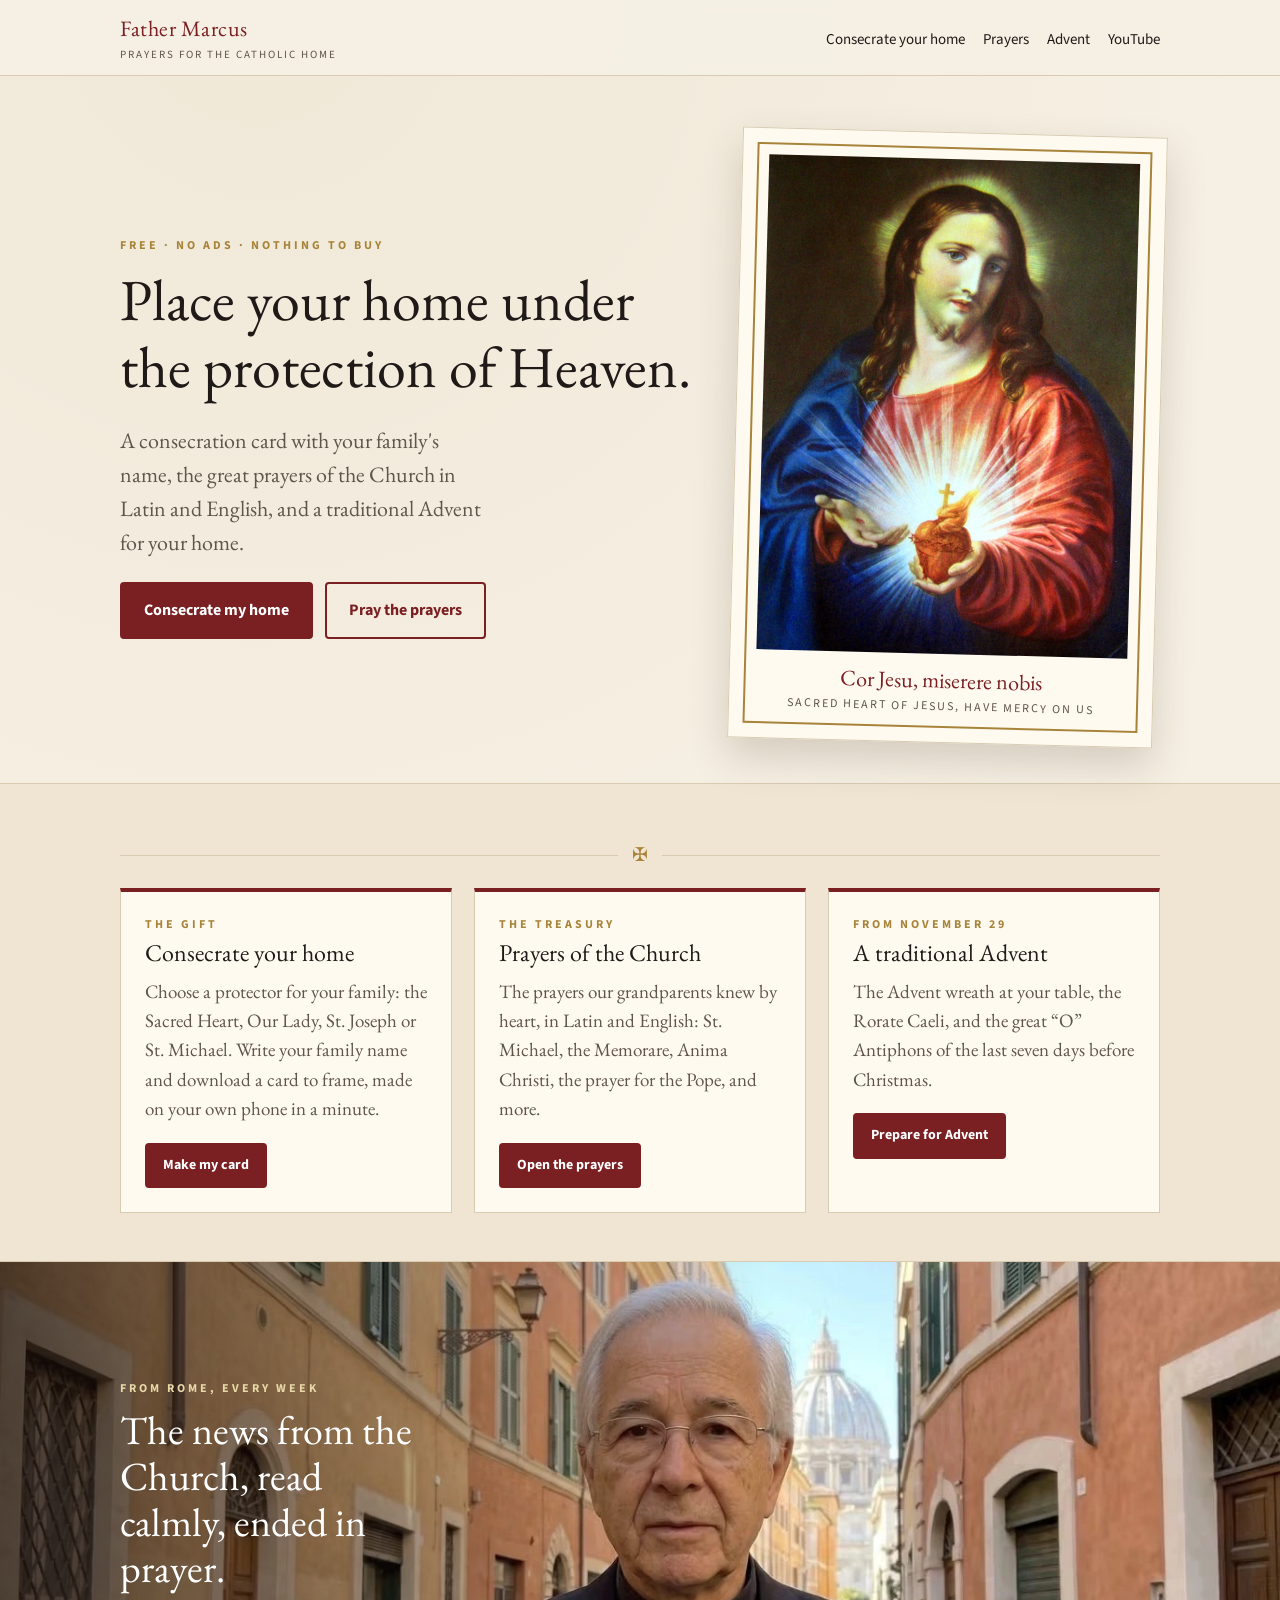
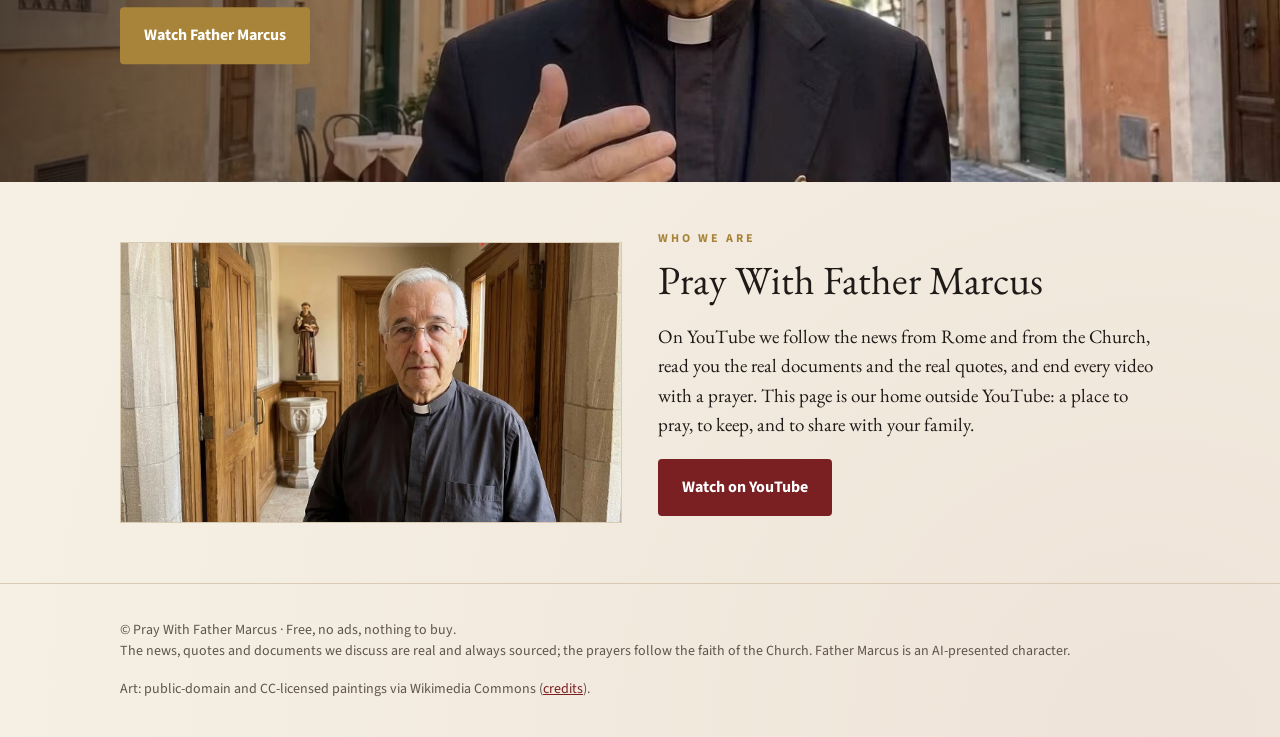
==== index.html @ e7014582 "Add files via upload" ====
<!doctype html>
<html lang="en" data-base="">
<head>
<meta charset="utf-8"><meta name="viewport" content="width=device-width,initial-scale=1">
<title>Father Marcus · Prayers for the Catholic home</title>
<meta name="description" content="Consecrate your home, pray the traditional prayers, and walk through Advent with Father Marcus. Free, always.">
<link rel="preconnect" href="https://fonts.googleapis.com"><link rel="preconnect" href="https://fonts.gstatic.com" crossorigin>
<link href="https://fonts.googleapis.com/css2?family=EB+Garamond:ital,wght@0,400;0,600;1,400&family=IM+Fell+English+SC&family=Source+Sans+3:wght@400;700&display=swap" rel="stylesheet">
<link rel="stylesheet" href="styles.css">
<script src="site.js"></script>
</head>
<body>
<main>
  <section class="hero"><div class="wrap grid">
    <div>
      <div class="eyebrow">Free · No ads · Nothing to buy</div>
      <h1>Place your home under the protection of Heaven.</h1>
      <p class="lead">A consecration card with your family's name, the great prayers of the Church in Latin and English, and a traditional Advent for your home.</p>
      <div class="actions">
        <a class="btn" href="consecrate.html">Consecrate my home</a>
        <a class="btn ghost" href="prayers.html">Pray the prayers</a>
      </div>
    </div>
    <div class="holycard"><div class="inner">
      <img src="sacred_heart.jpg" alt="The Sacred Heart of Jesus, Pompeo Batoni">
      <div class="cap">Cor Jesu, miserere nobis</div>
      <div class="sub">Sacred Heart of Jesus, have mercy on us</div>
    </div></div>
  </div></section>

  <section class="alt"><div class="wrap">
    <div class="rule">✠</div>
    <div class="cards">
      <div class="card">
        <div class="eyebrow">The gift</div>
        <h3>Consecrate your home</h3>
        <p>Choose a protector for your family: the Sacred Heart, Our Lady, St. Joseph or St. Michael. Write your family name and download a card to frame, made on your own phone in a minute.</p>
        <a class="btn" href="consecrate.html">Make my card</a>
      </div>
      <div class="card">
        <div class="eyebrow">The treasury</div>
        <h3>Prayers of the Church</h3>
        <p>The prayers our grandparents knew by heart, in Latin and English: St. Michael, the Memorare, Anima Christi, the prayer for the Pope, and more.</p>
        <a class="btn" href="prayers.html">Open the prayers</a>
      </div>
      <div class="card">
        <div class="eyebrow">From November 29</div>
        <h3>A traditional Advent</h3>
        <p>The Advent wreath at your table, the Rorate Caeli, and the great “O” Antiphons of the last seven days before Christmas.</p>
        <a class="btn" href="advent.html">Prepare for Advent</a>
      </div>
    </div>
  </div></section>


  <section style="padding:0"><div style="position:relative;max-height:520px;overflow:hidden">
    <img src="father_marcus_rome.jpg" alt="Father Marcus in Rome" style="width:100%;height:520px;object-fit:cover;object-position:center 30%">
    <div style="position:absolute;inset:0;background:linear-gradient(90deg,rgba(20,12,10,.72),rgba(20,12,10,0) 60%)"></div>
    <div class="wrap" style="position:absolute;left:0;right:0;top:50%;transform:translateY(-50%);color:#fff">
      <div class="eyebrow" style="color:#e9d8a8">From Rome, every week</div>
      <h2 style="color:#fff;max-width:16ch">The news from the Church, read calmly, ended in prayer.</h2>
      <a class="btn gold" data-yt href="#" target="_blank" rel="noopener">Watch Father Marcus</a>
    </div>
  </div></section>
  <section><div class="wrap split">
    <img src="father_marcus.jpg" alt="Father Marcus" style="border:1px solid var(--line)">
    <div>
      <div class="eyebrow">Who we are</div>
      <h2>Pray With Father Marcus</h2>
      <p>On YouTube we follow the news from Rome and from the Church, read you the real documents and the real quotes, and end every video with a prayer. This page is our home outside YouTube: a place to pray, to keep, and to share with your family.</p>
      <p style="display:flex;gap:10px;flex-wrap:wrap">
        <a class="btn" data-yt href="#" target="_blank" rel="noopener">Watch on YouTube</a>
        <a class="btn ghost" data-wa href="#" target="_blank" rel="noopener">Follow on WhatsApp</a>
        <a class="btn gold" data-join href="#" target="_blank" rel="noopener">Become a member</a>
      </p>
    </div>
  </div></section>
</main>
</body>
</html>
---- styles.css ----
:root{
  --paper:#f6f0e4; --paper2:#efe5d2; --ink:#1f1a17; --muted:#5f554b;
  --oxblood:#7a1f22; --oxblood2:#5c1518; --gold:#a8843a; --gold2:#d9bf7a; --line:#d8cbb2;
  --serif:"EB Garamond",Georgia,serif; --title:"IM Fell English SC","EB Garamond",serif; --ui:"Source Sans 3",system-ui,sans-serif;
}
*{box-sizing:border-box}
html{scroll-behavior:smooth}
body{margin:0;background:var(--paper);color:var(--ink);font-family:var(--serif);font-size:19px;line-height:1.55;
  background-image:radial-gradient(circle at 20% 0%,rgba(168,132,58,.08),transparent 40%),radial-gradient(circle at 90% 100%,rgba(122,31,34,.06),transparent 45%)}
a{color:var(--oxblood)}
img{max-width:100%;display:block}
.wrap{max-width:1080px;margin:0 auto;padding:0 20px}
header.top{border-bottom:1px solid var(--line);background:rgba(246,240,228,.92);position:sticky;top:0;z-index:5;backdrop-filter:blur(6px)}
header.top .wrap{display:flex;align-items:center;justify-content:space-between;gap:16px;padding-top:12px;padding-bottom:12px}
.brand{font-family:var(--title);font-size:22px;color:var(--oxblood);text-decoration:none;letter-spacing:.5px}
.brand small{display:block;font-family:var(--ui);font-size:11px;letter-spacing:2px;color:var(--muted);text-transform:uppercase}
nav a{font-family:var(--ui);font-size:15px;color:var(--ink);text-decoration:none;margin-left:18px}
nav a:hover{color:var(--oxblood)}
.btn{display:inline-block;font-family:var(--ui);font-weight:700;font-size:16px;padding:14px 22px;border-radius:4px;text-decoration:none;border:2px solid var(--oxblood);background:var(--oxblood);color:#fff;cursor:pointer}
.btn:hover{background:var(--oxblood2);border-color:var(--oxblood2)}
.btn.ghost{background:transparent;color:var(--oxblood)}
.btn.ghost:hover{background:rgba(122,31,34,.07)}
.btn.gold{background:var(--gold);border-color:var(--gold)}
.eyebrow{font-family:var(--ui);font-size:12px;letter-spacing:3px;text-transform:uppercase;color:var(--gold);font-weight:700}
h1,h2,h3{font-family:var(--title);font-weight:400;color:var(--ink);line-height:1.15;margin:.2em 0 .4em}
h1{font-size:clamp(34px,5.4vw,58px)} h2{font-size:clamp(28px,3.6vw,40px)} h3{font-size:24px}
.rule{display:flex;align-items:center;gap:14px;color:var(--gold);margin:8px 0 18px}
.rule:before,.rule:after{content:"";flex:1;height:1px;background:var(--line)}
.hero{padding:56px 0 40px}
.hero .grid{display:grid;grid-template-columns:1.15fr .85fr;gap:40px;align-items:center}
.hero p.lead{font-size:22px;color:var(--muted);max-width:34ch}
.hero .actions{display:flex;flex-wrap:wrap;gap:12px;margin-top:22px}
.holycard{background:#fffaf0;padding:14px;border:1px solid var(--line);box-shadow:0 18px 40px rgba(60,40,20,.18);transform:rotate(1.5deg)}
.holycard .inner{border:2px solid var(--gold);padding:10px;text-align:center}
.holycard img{width:100%;aspect-ratio:3/4;object-fit:cover}
.holycard .cap{font-family:var(--title);font-size:22px;margin-top:10px;color:var(--oxblood)}
.holycard .sub{font-family:var(--ui);font-size:12px;letter-spacing:2px;text-transform:uppercase;color:var(--muted)}
section{padding:48px 0}
section.alt{background:var(--paper2);border-top:1px solid var(--line);border-bottom:1px solid var(--line)}
.cards{display:grid;grid-template-columns:repeat(3,1fr);gap:22px}
.card{background:#fffaf0;border:1px solid var(--line);padding:24px;border-top:4px solid var(--oxblood)}
.card p{color:var(--muted);margin:.3em 0 1em}
.card .btn{font-size:14px;padding:10px 16px}
.split{display:grid;grid-template-columns:1fr 1fr;gap:36px;align-items:center}
.note{font-family:var(--ui);font-size:14px;color:var(--muted)}
.disclaimer{font-family:var(--ui);font-size:14px;color:var(--muted);border-left:3px solid var(--gold);padding:10px 14px;background:rgba(168,132,58,.08)}
footer{padding:36px 0;border-top:1px solid var(--line);font-family:var(--ui);font-size:14px;color:var(--muted)}
footer .wrap{display:flex;flex-wrap:wrap;justify-content:space-between;gap:16px}
/* forms */
.panel{background:#fffaf0;border:1px solid var(--line);padding:26px}
label{display:block;font-family:var(--ui);font-weight:700;font-size:15px;margin:18px 0 6px}
label .opt{font-weight:400;color:var(--muted)}
input[type=text]{width:100%;font-family:var(--serif);font-size:20px;padding:12px 14px;border:1px solid var(--line);background:#fff;border-radius:3px}
input[type=text]:focus{outline:2px solid var(--gold);border-color:var(--gold)}
.choices{display:grid;grid-template-columns:repeat(4,1fr);gap:10px}
.choice{border:2px solid var(--line);background:#fff;padding:6px;cursor:pointer;text-align:center;font-family:var(--ui);font-size:13px;line-height:1.25}
.choice img{width:100%;aspect-ratio:3/4;object-fit:cover;margin-bottom:6px}
.choice.on{border-color:var(--oxblood);box-shadow:0 0 0 2px var(--oxblood) inset}
.preview canvas{width:100%;height:auto;border:1px solid var(--line);background:#fff;box-shadow:0 10px 30px rgba(60,40,20,.15)}
.downloads{display:flex;flex-wrap:wrap;gap:10px;margin-top:16px}
.steps{counter-reset:s}
.steps li{list-style:none;margin:0 0 6px;font-family:var(--ui);font-size:15px;color:var(--muted)}
/* prayers */
.prayer{background:#fffaf0;border:1px solid var(--line);padding:24px 26px;margin-bottom:18px}
.prayer .two{display:grid;grid-template-columns:1fr 1fr;gap:24px}
.prayer .la{font-style:italic;color:var(--oxblood)}
.prayer .tools{font-family:var(--ui);font-size:14px;margin-top:10px}
.prayer .tools button{font-family:var(--ui);border:1px solid var(--line);background:#fff;padding:6px 10px;cursor:pointer;margin-right:6px}
@media (max-width:820px){
  .hero .grid,.split,.prayer .two{grid-template-columns:1fr}
  .cards{grid-template-columns:1fr}
  .choices{grid-template-columns:repeat(2,1fr)}
  nav a{margin-left:10px;font-size:14px}
  .holycard{transform:none;max-width:360px;margin:0 auto}
}
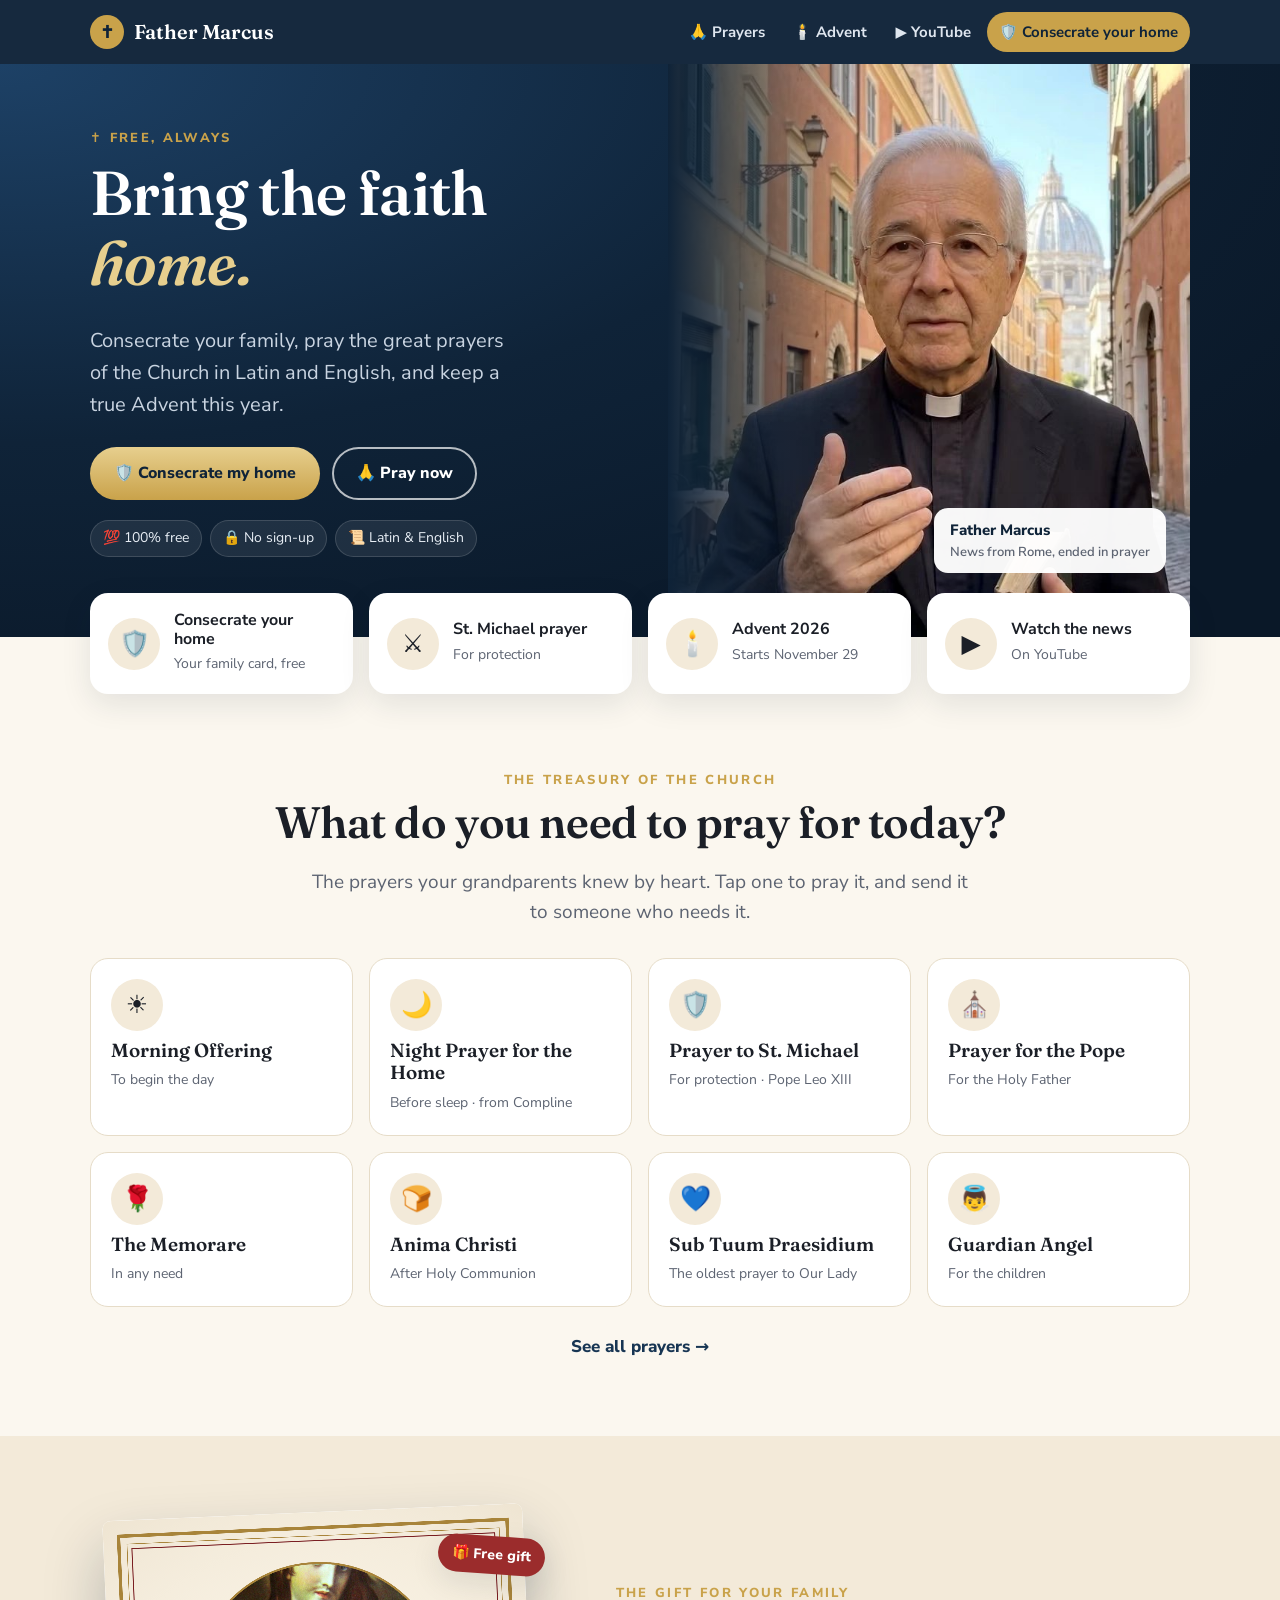
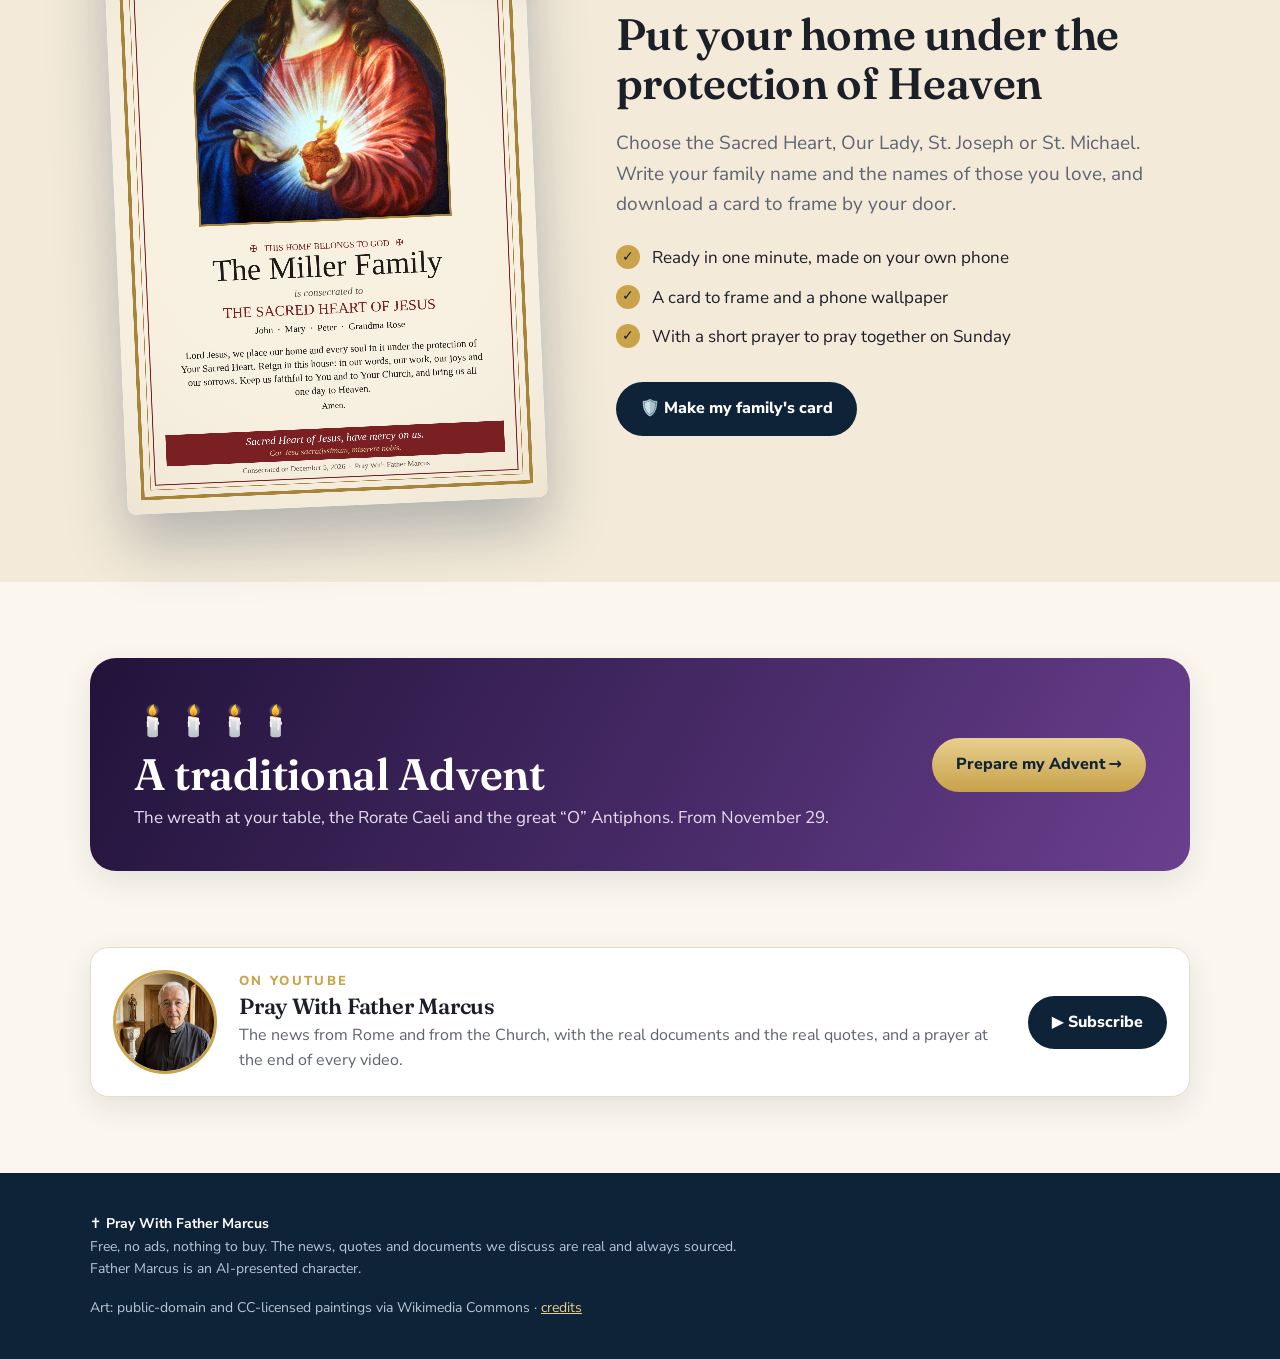
==== commit 31e049d5: "Add files via upload" ====
--- a/index.html
+++ b/index.html
@@ -1,80 +1,89 @@
 <!doctype html>
-<html lang="en" data-base="">
+<html lang="en">
 <head>
 <meta charset="utf-8"><meta name="viewport" content="width=device-width,initial-scale=1">
 <title>Father Marcus · Prayers for the Catholic home</title>
-<meta name="description" content="Consecrate your home, pray the traditional prayers, and walk through Advent with Father Marcus. Free, always.">
+<meta name="description" content="Consecrate your home, pray the great prayers of the Church, and keep a traditional Advent with Father Marcus. Free, always.">
+<meta property="og:title" content="Consecrate your home · Father Marcus"><meta property="og:image" content="https://fathermarcus.github.io/father_marcus_rome.jpg">
 <link rel="preconnect" href="https://fonts.googleapis.com"><link rel="preconnect" href="https://fonts.gstatic.com" crossorigin>
-<link href="https://fonts.googleapis.com/css2?family=EB+Garamond:ital,wght@0,400;0,600;1,400&family=IM+Fell+English+SC&family=Source+Sans+3:wght@400;700&display=swap" rel="stylesheet">
+<link href="https://fonts.googleapis.com/css2?family=Fraunces:ital,opsz,wght@0,9..144,500;0,9..144,600;1,9..144,500&family=Nunito+Sans:wght@400;600;700;800&family=EB+Garamond:ital,wght@0,400;1,400&family=IM+Fell+English+SC&family=Source+Sans+3:wght@400&display=swap" rel="stylesheet">
 <link rel="stylesheet" href="styles.css">
-<script src="site.js"></script>
+<script src="site.js"></script><script src="prayers.js"></script><script src="card.js"></script>
 </head>
 <body>
 <main>
-  <section class="hero"><div class="wrap grid">
-    <div>
-      <div class="eyebrow">Free · No ads · Nothing to buy</div>
-      <h1>Place your home under the protection of Heaven.</h1>
-      <p class="lead">A consecration card with your family's name, the great prayers of the Church in Latin and English, and a traditional Advent for your home.</p>
-      <div class="actions">
-        <a class="btn" href="consecrate.html">Consecrate my home</a>
-        <a class="btn ghost" href="prayers.html">Pray the prayers</a>
+  <section class="hero" style="padding:0"><div class="wrap grid">
+    <div class="txt">
+      <div class="kicker">✝ Free, always</div>
+      <h1>Bring the faith <em>home.</em></h1>
+      <p>Consecrate your family, pray the great prayers of the Church in Latin and English, and keep a true Advent this year.</p>
+      <div class="acts">
+        <a class="btn gold" href="consecrate.html">🛡️ Consecrate my home</a>
+        <a class="btn line" href="prayers.html">🙏 Pray now</a>
       </div>
+      <div class="trust"><span>💯 100% free</span><span>🔒 No sign-up</span><span>📜 Latin &amp; English</span></div>
     </div>
-    <div class="holycard"><div class="inner">
-      <img src="sacred_heart.jpg" alt="The Sacred Heart of Jesus, Pompeo Batoni">
-      <div class="cap">Cor Jesu, miserere nobis</div>
-      <div class="sub">Sacred Heart of Jesus, have mercy on us</div>
-    </div></div>
+    <div class="pic">
+      <img src="father_marcus_rome.jpg" alt="Father Marcus in Rome, St. Peter's dome behind him">
+      <div class="badge">Father Marcus<small>News from Rome, ended in prayer</small></div>
+    </div>
   </div></section>
 
-  <section class="alt"><div class="wrap">
-    <div class="rule">✠</div>
-    <div class="cards">
-      <div class="card">
-        <div class="eyebrow">The gift</div>
-        <h3>Consecrate your home</h3>
-        <p>Choose a protector for your family: the Sacred Heart, Our Lady, St. Joseph or St. Michael. Write your family name and download a card to frame, made on your own phone in a minute.</p>
-        <a class="btn" href="consecrate.html">Make my card</a>
-      </div>
-      <div class="card">
-        <div class="eyebrow">The treasury</div>
-        <h3>Prayers of the Church</h3>
-        <p>The prayers our grandparents knew by heart, in Latin and English: St. Michael, the Memorare, Anima Christi, the prayer for the Pope, and more.</p>
-        <a class="btn" href="prayers.html">Open the prayers</a>
-      </div>
-      <div class="card">
-        <div class="eyebrow">From November 29</div>
-        <h3>A traditional Advent</h3>
-        <p>The Advent wreath at your table, the Rorate Caeli, and the great “O” Antiphons of the last seven days before Christmas.</p>
-        <a class="btn" href="advent.html">Prepare for Advent</a>
+  <div class="wrap">
+    <div class="tiles">
+      <a class="tile" href="consecrate.html"><div class="ico">🛡️</div><div><b>Consecrate your home</b><span>Your family card, free</span></div></a>
+      <a class="tile" href="prayers.html#michael"><div class="ico">⚔️</div><div><b>St. Michael prayer</b><span>For protection</span></div></a>
+      <a class="tile" href="advent.html"><div class="ico">🕯️</div><div><b>Advent 2026</b><span>Starts November 29</span></div></a>
+      <a class="tile" data-yt href="#" target="_blank" rel="noopener"><div class="ico">▶️</div><div><b>Watch the news</b><span>On YouTube</span></div></a>
+    </div>
+  </div>
+
+  <section><div class="wrap center">
+    <div class="kicker">The treasury of the Church</div>
+    <h2>What do you need to pray for today?</h2>
+    <p class="lead">The prayers your grandparents knew by heart. Tap one to pray it, and send it to someone who needs it.</p>
+    <div class="pgrid" id="pgrid" style="text-align:left"></div>
+    <a class="more" href="prayers.html">See all prayers →</a>
+  </div></section>
+
+  <section class="cream"><div class="wrap feature">
+    <div class="stack"><canvas id="sample" width="1240" height="1754" aria-label="Example consecration card"></canvas><div class="tag">🎁 Free gift</div></div>
+    <div>
+      <div class="kicker">The gift for your family</div>
+      <h2>Put your home under the protection of Heaven</h2>
+      <p class="lead">Choose the Sacred Heart, Our Lady, St. Joseph or St. Michael. Write your family name and the names of those you love, and download a card to frame by your door.</p>
+      <ul class="checks">
+        <li>Ready in one minute, made on your own phone</li>
+        <li>A card to frame and a phone wallpaper</li>
+        <li>With a short prayer to pray together on Sunday</li>
+      </ul>
+      <a class="btn navy" href="consecrate.html">🛡️ Make my family's card</a>
+    </div>
+  </div></section>
+
+  <section><div class="wrap">
+    <div class="band">
+      <div><div class="candles">🕯️🕯️🕯️🕯️</div><h2>A traditional Advent</h2><p>The wreath at your table, the Rorate Caeli and the great “O” Antiphons. From November 29.</p></div>
+      <a class="btn gold" href="advent.html">Prepare my Advent →</a>
+    </div>
+  </div></section>
+
+  <section style="padding-top:0"><div class="wrap">
+    <div class="chan">
+      <img src="father_marcus.jpg" alt="Father Marcus">
+      <div><div class="kicker">On YouTube</div><h3 style="margin:.1em 0 .2em">Pray With Father Marcus</h3><p class="note" style="font-size:16px;margin:0">The news from Rome and from the Church, with the real documents and the real quotes, and a prayer at the end of every video.</p></div>
+      <div class="acts">
+        <a class="btn navy" data-yt href="#" target="_blank" rel="noopener">▶️ Subscribe</a>
+        <a class="btn wa" data-wa href="#" target="_blank" rel="noopener">💬 WhatsApp</a>
+        <a class="btn gold" data-join href="#" target="_blank" rel="noopener">⭐ Become a member</a>
       </div>
     </div>
   </div></section>
-
-
-  <section style="padding:0"><div style="position:relative;max-height:520px;overflow:hidden">
-    <img src="father_marcus_rome.jpg" alt="Father Marcus in Rome" style="width:100%;height:520px;object-fit:cover;object-position:center 30%">
-    <div style="position:absolute;inset:0;background:linear-gradient(90deg,rgba(20,12,10,.72),rgba(20,12,10,0) 60%)"></div>
-    <div class="wrap" style="position:absolute;left:0;right:0;top:50%;transform:translateY(-50%);color:#fff">
-      <div class="eyebrow" style="color:#e9d8a8">From Rome, every week</div>
-      <h2 style="color:#fff;max-width:16ch">The news from the Church, read calmly, ended in prayer.</h2>
-      <a class="btn gold" data-yt href="#" target="_blank" rel="noopener">Watch Father Marcus</a>
-    </div>
-  </div></section>
-  <section><div class="wrap split">
-    <img src="father_marcus.jpg" alt="Father Marcus" style="border:1px solid var(--line)">
-    <div>
-      <div class="eyebrow">Who we are</div>
-      <h2>Pray With Father Marcus</h2>
-      <p>On YouTube we follow the news from Rome and from the Church, read you the real documents and the real quotes, and end every video with a prayer. This page is our home outside YouTube: a place to pray, to keep, and to share with your family.</p>
-      <p style="display:flex;gap:10px;flex-wrap:wrap">
-        <a class="btn" data-yt href="#" target="_blank" rel="noopener">Watch on YouTube</a>
-        <a class="btn ghost" data-wa href="#" target="_blank" rel="noopener">Follow on WhatsApp</a>
-        <a class="btn gold" data-join href="#" target="_blank" rel="noopener">Become a member</a>
-      </p>
-    </div>
-  </div></section>
 </main>
+<script>
+document.getElementById("pgrid").innerHTML = PRAYERS.slice(0,8).map(p =>
+  `<a class="pcard" href="prayers.html#${p.id}"><div class="ico">${p.e}</div><b>${p.t}</b><span>${p.w}</span></a>`).join("");
+FMCard.draw(document.getElementById("sample"), {pick:"heart", fam:"Miller", names:"John, Mary, Peter, Grandma Rose"});
+</script>
 </body>
 </html>
--- a/styles.css
+++ b/styles.css
@@ -1,75 +1,161 @@
 :root{
-  --paper:#f6f0e4; --paper2:#efe5d2; --ink:#1f1a17; --muted:#5f554b;
-  --oxblood:#7a1f22; --oxblood2:#5c1518; --gold:#a8843a; --gold2:#d9bf7a; --line:#d8cbb2;
-  --serif:"EB Garamond",Georgia,serif; --title:"IM Fell English SC","EB Garamond",serif; --ui:"Source Sans 3",system-ui,sans-serif;
+  --navy:#0f2338; --navy2:#173553; --ivory:#fbf7ef; --cream:#f3ead9; --ink:#1b1f27; --muted:#5d6472;
+  --gold:#c9a24a; --gold2:#e7cf8e; --red:#9b2c2c; --line:#e6dcc8; --violet:#4a2c6b;
+  --h:"Fraunces",Georgia,serif; --b:"Nunito Sans",system-ui,sans-serif; --p:"EB Garamond",Georgia,serif;
+  --r:18px; --shadow:0 10px 30px rgba(15,35,56,.10);
 }
 *{box-sizing:border-box}
 html{scroll-behavior:smooth}
-body{margin:0;background:var(--paper);color:var(--ink);font-family:var(--serif);font-size:19px;line-height:1.55;
-  background-image:radial-gradient(circle at 20% 0%,rgba(168,132,58,.08),transparent 40%),radial-gradient(circle at 90% 100%,rgba(122,31,34,.06),transparent 45%)}
-a{color:var(--oxblood)}
+body{margin:0;background:var(--ivory);color:var(--ink);font-family:var(--b);font-size:17px;line-height:1.6}
 img{max-width:100%;display:block}
-.wrap{max-width:1080px;margin:0 auto;padding:0 20px}
-header.top{border-bottom:1px solid var(--line);background:rgba(246,240,228,.92);position:sticky;top:0;z-index:5;backdrop-filter:blur(6px)}
-header.top .wrap{display:flex;align-items:center;justify-content:space-between;gap:16px;padding-top:12px;padding-bottom:12px}
-.brand{font-family:var(--title);font-size:22px;color:var(--oxblood);text-decoration:none;letter-spacing:.5px}
-.brand small{display:block;font-family:var(--ui);font-size:11px;letter-spacing:2px;color:var(--muted);text-transform:uppercase}
-nav a{font-family:var(--ui);font-size:15px;color:var(--ink);text-decoration:none;margin-left:18px}
-nav a:hover{color:var(--oxblood)}
-.btn{display:inline-block;font-family:var(--ui);font-weight:700;font-size:16px;padding:14px 22px;border-radius:4px;text-decoration:none;border:2px solid var(--oxblood);background:var(--oxblood);color:#fff;cursor:pointer}
-.btn:hover{background:var(--oxblood2);border-color:var(--oxblood2)}
-.btn.ghost{background:transparent;color:var(--oxblood)}
-.btn.ghost:hover{background:rgba(122,31,34,.07)}
-.btn.gold{background:var(--gold);border-color:var(--gold)}
-.eyebrow{font-family:var(--ui);font-size:12px;letter-spacing:3px;text-transform:uppercase;color:var(--gold);font-weight:700}
-h1,h2,h3{font-family:var(--title);font-weight:400;color:var(--ink);line-height:1.15;margin:.2em 0 .4em}
-h1{font-size:clamp(34px,5.4vw,58px)} h2{font-size:clamp(28px,3.6vw,40px)} h3{font-size:24px}
-.rule{display:flex;align-items:center;gap:14px;color:var(--gold);margin:8px 0 18px}
-.rule:before,.rule:after{content:"";flex:1;height:1px;background:var(--line)}
-.hero{padding:56px 0 40px}
-.hero .grid{display:grid;grid-template-columns:1.15fr .85fr;gap:40px;align-items:center}
-.hero p.lead{font-size:22px;color:var(--muted);max-width:34ch}
-.hero .actions{display:flex;flex-wrap:wrap;gap:12px;margin-top:22px}
-.holycard{background:#fffaf0;padding:14px;border:1px solid var(--line);box-shadow:0 18px 40px rgba(60,40,20,.18);transform:rotate(1.5deg)}
-.holycard .inner{border:2px solid var(--gold);padding:10px;text-align:center}
-.holycard img{width:100%;aspect-ratio:3/4;object-fit:cover}
-.holycard .cap{font-family:var(--title);font-size:22px;margin-top:10px;color:var(--oxblood)}
-.holycard .sub{font-family:var(--ui);font-size:12px;letter-spacing:2px;text-transform:uppercase;color:var(--muted)}
-section{padding:48px 0}
-section.alt{background:var(--paper2);border-top:1px solid var(--line);border-bottom:1px solid var(--line)}
-.cards{display:grid;grid-template-columns:repeat(3,1fr);gap:22px}
-.card{background:#fffaf0;border:1px solid var(--line);padding:24px;border-top:4px solid var(--oxblood)}
-.card p{color:var(--muted);margin:.3em 0 1em}
-.card .btn{font-size:14px;padding:10px 16px}
-.split{display:grid;grid-template-columns:1fr 1fr;gap:36px;align-items:center}
-.note{font-family:var(--ui);font-size:14px;color:var(--muted)}
-.disclaimer{font-family:var(--ui);font-size:14px;color:var(--muted);border-left:3px solid var(--gold);padding:10px 14px;background:rgba(168,132,58,.08)}
-footer{padding:36px 0;border-top:1px solid var(--line);font-family:var(--ui);font-size:14px;color:var(--muted)}
+a{color:var(--navy2)}
+.wrap{max-width:1140px;margin:0 auto;padding:0 20px}
+h1,h2,h3{font-family:var(--h);font-weight:600;line-height:1.12;margin:.15em 0 .45em;letter-spacing:-.01em}
+h1{font-size:clamp(36px,5.6vw,62px)} h2{font-size:clamp(28px,3.8vw,44px)} h3{font-size:22px}
+.kicker{font-size:13px;font-weight:800;letter-spacing:.18em;text-transform:uppercase;color:var(--gold)}
+.center{text-align:center}
+.lead{font-size:19px;color:var(--muted);max-width:60ch}
+.center .lead{margin:0 auto}
+/* header */
+header.top{position:sticky;top:0;z-index:20;background:rgba(15,35,56,.97);backdrop-filter:blur(8px)}
+header.top .wrap{display:flex;align-items:center;justify-content:space-between;gap:14px;height:64px;position:relative}
+.brand{display:flex;align-items:center;gap:10px;color:#fff;text-decoration:none;font-family:var(--h);font-size:20px;font-weight:600}
+.brand .mark{width:34px;height:34px;border-radius:50%;background:var(--gold);color:var(--navy);display:grid;place-items:center;font-size:17px}
+nav{display:flex;gap:4px;align-items:center}
+nav a{color:#dfe6ef;text-decoration:none;font-weight:700;font-size:15px;padding:8px 12px;border-radius:999px;white-space:nowrap}
+nav a:hover,nav a.on{background:rgba(255,255,255,.1);color:#fff}
+nav a.cta{background:var(--gold);color:var(--navy)}
+.burger{display:none;background:none;border:0;color:#fff;font-size:26px;cursor:pointer}
+/* buttons */
+.btn{display:inline-flex;align-items:center;justify-content:center;gap:8px;font-family:var(--b);font-weight:800;font-size:16px;padding:14px 24px;border-radius:999px;text-decoration:none;border:0;cursor:pointer;transition:transform .15s,box-shadow .15s}
+.btn:hover{transform:translateY(-2px);box-shadow:0 8px 20px rgba(0,0,0,.18)}
+.btn.gold{background:linear-gradient(180deg,var(--gold2),var(--gold));color:var(--navy)}
+.btn.navy{background:var(--navy);color:#fff}
+.btn.white{background:#fff;color:var(--navy)}
+.btn.line{background:transparent;color:#fff;box-shadow:inset 0 0 0 2px rgba(255,255,255,.7)}
+.btn.lineDark{background:#fff;color:var(--navy);box-shadow:inset 0 0 0 2px var(--navy)}
+.btn.wa{background:#25d366;color:#fff}
+/* hero */
+.hero{background:radial-gradient(120% 120% at 0% 0%,#1d4166 0%,var(--navy) 55%,#0a1828 100%);color:#fff;overflow:hidden}
+.hero .grid{display:grid;grid-template-columns:1.05fr .95fr;min-height:560px}
+.hero .txt{padding:64px 24px 80px 0;display:flex;flex-direction:column;justify-content:center}
+.hero h1{color:#fff} .hero h1 em{font-style:italic;color:var(--gold2)}
+.hero p{font-size:20px;color:#c9d4e1;max-width:36ch;margin:0}
+.hero .acts{display:flex;flex-wrap:wrap;gap:12px;margin:26px 0 20px}
+.trust{display:flex;flex-wrap:wrap;gap:8px}
+.trust span{background:rgba(255,255,255,.08);border:1px solid rgba(255,255,255,.14);padding:6px 12px;border-radius:999px;font-size:14px;color:#e8eef5}
+.hero .pic{position:relative;min-height:420px}
+.hero .pic img{position:absolute;inset:0;width:100%;height:100%;object-fit:cover;object-position:55% 25%}
+.hero .pic:before{content:"";position:absolute;inset:0;z-index:1;background:linear-gradient(90deg,var(--navy) 0%,rgba(15,35,56,0) 38%)}
+.hero .badge{position:absolute;z-index:2;right:24px;bottom:64px;background:rgba(255,255,255,.96);color:var(--navy);border-radius:14px;padding:10px 16px;font-weight:800;font-size:15px;box-shadow:var(--shadow)}
+.hero .badge small{display:block;font-weight:600;color:var(--muted);font-size:13px}
+/* quick tiles */
+.tiles{display:grid;grid-template-columns:repeat(4,1fr);gap:16px;margin-top:-44px;position:relative;z-index:3}
+.tile{background:#fff;border-radius:var(--r);padding:18px;box-shadow:var(--shadow);text-decoration:none;color:var(--ink);display:flex;gap:14px;align-items:center;transition:transform .15s}
+.tile:hover{transform:translateY(-4px)}
+.ico{flex:none;width:52px;height:52px;border-radius:50%;display:grid;place-items:center;font-size:25px;background:var(--cream)}
+.tile b{display:block;font-size:16px;line-height:1.2} .tile span{font-size:14px;color:var(--muted);line-height:1.3}
+section{padding:76px 0}
+section.cream{background:var(--cream)}
+/* prayer grid */
+.pgrid{display:grid;grid-template-columns:repeat(4,1fr);gap:16px;margin-top:30px}
+.pcard{background:#fff;border:1px solid var(--line);border-radius:var(--r);padding:20px;text-decoration:none;color:var(--ink);transition:transform .15s,box-shadow .15s;display:flex;flex-direction:column;gap:8px}
+.pcard:hover{transform:translateY(-4px);box-shadow:var(--shadow);border-color:var(--gold)}
+.pcard b{font-family:var(--h);font-size:19px;font-weight:600;line-height:1.2} .pcard span{font-size:14px;color:var(--muted)}
+.more{display:inline-block;margin-top:26px;font-weight:800;color:var(--navy2);text-decoration:none}
+/* feature */
+.feature{display:grid;grid-template-columns:.9fr 1.1fr;gap:56px;align-items:center}
+.feature .stack{position:relative;max-width:420px;margin:0 auto}
+.feature canvas{width:100%;height:auto;border-radius:8px;box-shadow:0 30px 60px rgba(15,35,56,.28);transform:rotate(-2.5deg);background:#fff;display:block}
+.feature .tag{position:absolute;right:-10px;top:24px;background:var(--red);color:#fff;font-weight:800;border-radius:999px;padding:8px 14px;font-size:14px;transform:rotate(4deg);box-shadow:var(--shadow)}
+.checks{list-style:none;padding:0;margin:16px 0 26px}
+.checks li{padding:6px 0 6px 36px;position:relative;font-size:17px}
+.checks li:before{content:"✓";position:absolute;left:0;top:7px;width:24px;height:24px;border-radius:50%;background:var(--gold);color:var(--navy);display:grid;place-items:center;font-weight:900;font-size:14px}
+/* band */
+.band{border-radius:26px;padding:40px 44px;color:#fff;background:linear-gradient(120deg,#22133a,var(--violet) 60%,#6b3f8f);display:flex;align-items:center;justify-content:space-between;gap:24px;flex-wrap:wrap;box-shadow:var(--shadow)}
+.band h2{color:#fff;margin:.1em 0} .band p{margin:0;color:#e6dcf0}
+.candles{font-size:30px;letter-spacing:4px}
+/* channel */
+.chan{display:grid;grid-template-columns:auto 1fr auto;gap:22px;align-items:center;background:#fff;border:1px solid var(--line);border-radius:var(--r);padding:22px;box-shadow:var(--shadow)}
+.chan img{width:104px;height:104px;border-radius:50%;object-fit:cover;object-position:62% 18%;border:3px solid var(--gold)}
+.chan .acts{display:flex;gap:10px;flex-wrap:wrap}
+/* footer */
+footer{background:var(--navy);color:#b9c6d6;padding:40px 0;font-size:14px}
 footer .wrap{display:flex;flex-wrap:wrap;justify-content:space-between;gap:16px}
-/* forms */
-.panel{background:#fffaf0;border:1px solid var(--line);padding:26px}
-label{display:block;font-family:var(--ui);font-weight:700;font-size:15px;margin:18px 0 6px}
-label .opt{font-weight:400;color:var(--muted)}
-input[type=text]{width:100%;font-family:var(--serif);font-size:20px;padding:12px 14px;border:1px solid var(--line);background:#fff;border-radius:3px}
-input[type=text]:focus{outline:2px solid var(--gold);border-color:var(--gold)}
+footer a{color:var(--gold2)}
+/* page hero (inner pages) */
+.phero{background:radial-gradient(120% 140% at 100% 0%,#1d4166 0%,var(--navy) 60%);color:#fff;padding:56px 0 64px}
+.phero h1{color:#fff} .phero .lead{color:#c9d4e1}
+/* generator */
+.gen{display:grid;grid-template-columns:1fr 1fr;gap:32px;align-items:start;margin-top:-36px;position:relative;z-index:2}
+.steps{display:grid;gap:14px}
+.step{background:#fff;border:1px solid var(--line);border-radius:var(--r);padding:20px;box-shadow:var(--shadow)}
+.step h3{display:flex;align-items:center;gap:12px;font-size:20px;margin:0 0 12px}
+.num{flex:none;width:32px;height:32px;border-radius:50%;background:var(--navy);color:#fff;display:grid;place-items:center;font-family:var(--b);font-size:15px;font-weight:800}
+.step .opt{font-family:var(--b);font-size:14px;color:var(--muted);font-weight:600}
+input[type=text]{width:100%;font-family:var(--b);font-size:18px;padding:14px 16px;border:2px solid var(--line);border-radius:12px;background:var(--ivory)}
+input[type=text]:focus{outline:none;border-color:var(--gold);background:#fff}
 .choices{display:grid;grid-template-columns:repeat(4,1fr);gap:10px}
-.choice{border:2px solid var(--line);background:#fff;padding:6px;cursor:pointer;text-align:center;font-family:var(--ui);font-size:13px;line-height:1.25}
-.choice img{width:100%;aspect-ratio:3/4;object-fit:cover;margin-bottom:6px}
-.choice.on{border-color:var(--oxblood);box-shadow:0 0 0 2px var(--oxblood) inset}
-.preview canvas{width:100%;height:auto;border:1px solid var(--line);background:#fff;box-shadow:0 10px 30px rgba(60,40,20,.15)}
-.downloads{display:flex;flex-wrap:wrap;gap:10px;margin-top:16px}
-.steps{counter-reset:s}
-.steps li{list-style:none;margin:0 0 6px;font-family:var(--ui);font-size:15px;color:var(--muted)}
-/* prayers */
-.prayer{background:#fffaf0;border:1px solid var(--line);padding:24px 26px;margin-bottom:18px}
-.prayer .two{display:grid;grid-template-columns:1fr 1fr;gap:24px}
-.prayer .la{font-style:italic;color:var(--oxblood)}
-.prayer .tools{font-family:var(--ui);font-size:14px;margin-top:10px}
-.prayer .tools button{font-family:var(--ui);border:1px solid var(--line);background:#fff;padding:6px 10px;cursor:pointer;margin-right:6px}
-@media (max-width:820px){
-  .hero .grid,.split,.prayer .two{grid-template-columns:1fr}
-  .cards{grid-template-columns:1fr}
-  .choices{grid-template-columns:repeat(2,1fr)}
-  nav a{margin-left:10px;font-size:14px}
-  .holycard{transform:none;max-width:360px;margin:0 auto}
+.choice{border:2px solid var(--line);border-radius:14px;background:#fff;padding:6px 6px 10px;cursor:pointer;text-align:center;font-size:13px;font-weight:800;line-height:1.25;transition:transform .12s}
+.choice:hover{transform:translateY(-2px)}
+.choice img{width:100%;aspect-ratio:3/4;object-fit:cover;border-radius:10px;margin-bottom:8px}
+.choice.on{border-color:var(--gold);box-shadow:0 0 0 3px rgba(201,162,74,.35)}
+.preview{position:sticky;top:84px;background:#fff;border-radius:var(--r);padding:18px;box-shadow:var(--shadow)}
+.preview canvas{width:100%;height:auto;border-radius:6px;background:#fff}
+.dl{display:grid;grid-template-columns:1fr 1fr;gap:10px;margin-top:14px}
+.dl .full{grid-column:1/-1}
+.note{font-size:14px;color:var(--muted)}
+.howto{display:grid;grid-template-columns:repeat(4,1fr);gap:16px;margin-top:24px}
+.howto div{background:#fff;border-radius:var(--r);padding:20px;border:1px solid var(--line)}
+.howto .ico{margin-bottom:10px}
+.howto b{display:block;margin-bottom:4px}
+/* prayers page */
+.chips{display:flex;flex-wrap:wrap;gap:8px;margin-top:22px}
+.chips a{background:rgba(255,255,255,.1);border:1px solid rgba(255,255,255,.2);border-radius:999px;padding:8px 14px;text-decoration:none;color:#fff;font-weight:700;font-size:14px}
+.chips a:hover{background:rgba(255,255,255,.2)}
+.prayer{background:#fff;border:1px solid var(--line);border-radius:var(--r);padding:24px 26px;margin:18px 0;scroll-margin-top:90px;box-shadow:var(--shadow)}
+.prayer .head{display:flex;gap:14px;align-items:center}
+.prayer .head h3{margin:0} .prayer .head small{display:block;color:var(--muted);font-size:14px;font-family:var(--b)}
+.tabs{display:inline-flex;background:var(--cream);border-radius:999px;padding:4px;margin:16px 0 4px}
+.tabs button{border:0;background:none;padding:7px 16px;border-radius:999px;font-family:var(--b);font-weight:800;cursor:pointer;color:var(--muted)}
+.tabs button.on{background:#fff;color:var(--navy);box-shadow:0 2px 6px rgba(0,0,0,.08)}
+.ptext{font-family:var(--p);font-size:22px;line-height:1.55;margin:10px 0 16px}
+.ptext.la{font-style:italic;color:var(--red)}
+.share{display:flex;gap:8px;flex-wrap:wrap}
+.share button{border:1px solid var(--line);background:#fff;border-radius:999px;padding:9px 16px;font-family:var(--b);font-weight:800;cursor:pointer}
+.share .w{background:#25d366;color:#fff;border-color:#25d366}
+/* advent */
+.ahero{background:linear-gradient(120deg,#1c0f30,var(--violet) 65%,#6b3f8f);color:#fff;padding:56px 0 64px}
+.ahero h1{color:#fff} .ahero .lead{color:#e3d6ef}
+.rorate{font-family:var(--p);font-style:italic;font-size:26px;color:var(--gold2);margin:18px 0 0}
+.wreath{display:grid;grid-template-columns:repeat(4,1fr);gap:16px;margin:24px 0}
+.candle{background:#fff;border-radius:var(--r);padding:22px 14px;text-align:center;border:1px solid var(--line)}
+.candle .wax{width:26px;height:90px;margin:34px auto 14px;border-radius:6px;background:linear-gradient(90deg,#3c2357,#6b3f8f,#3c2357);position:relative}
+.candle.rose .wax{background:linear-gradient(90deg,#b86a83,#e7a6ba,#b86a83)}
+.candle.lit .wax:before{content:"";position:absolute;left:50%;top:-30px;width:16px;height:26px;margin-left:-8px;border-radius:50% 50% 50% 50%/60% 60% 40% 40%;background:radial-gradient(circle at 50% 70%,#fff6c9,#ffc94a 45%,#ff8a1f 75%,transparent 76%);animation:flick 1.6s infinite alternate}
+@keyframes flick{from{transform:scale(1) rotate(-2deg)}to{transform:scale(1.08) rotate(2deg)}}
+.candle.today{border:2px solid var(--gold);box-shadow:var(--shadow)}
+.ant{background:#fff;border:1px solid var(--line);border-radius:var(--r);padding:20px 24px;margin-bottom:14px}
+.ant.today{border:2px solid var(--gold);box-shadow:var(--shadow)}
+.two{display:grid;grid-template-columns:1fr 1fr;gap:22px}
+.la{font-family:var(--p);font-style:italic;color:var(--red);font-size:19px}
+.en{font-family:var(--p);font-size:19px}
+.pill{display:inline-block;background:var(--gold);color:var(--navy);font-weight:800;font-size:12px;border-radius:999px;padding:3px 10px;margin-left:8px;vertical-align:middle}
+@media (max-width:900px){
+  .hero .grid,.feature,.gen,.two{grid-template-columns:1fr}
+  .hero .txt{padding:40px 0 18px}
+  .hero .pic{min-height:380px;margin:0 -20px}
+  .hero .pic:before{background:linear-gradient(180deg,var(--navy) 0%,rgba(15,35,56,0) 30%)}
+  .tiles,.pgrid,.howto{grid-template-columns:repeat(2,1fr)}
+  .tiles{margin-top:-30px}
+  .wreath{grid-template-columns:repeat(2,1fr)}
+  .preview{position:static}
+  nav{display:none;position:absolute;top:64px;left:0;right:0;background:var(--navy);flex-direction:column;align-items:stretch;padding:12px}
+  nav.open{display:flex}
+  .burger{display:block}
+  .chan{grid-template-columns:1fr;text-align:center}
+  .chan img{margin:0 auto} .chan .acts{justify-content:center}
+  .band{padding:30px 24px}
+  .gen{margin-top:-24px}
 }
+@media (max-width:520px){ .tiles,.pgrid,.howto{grid-template-columns:1fr} .choices{grid-template-columns:repeat(2,1fr)} .dl{grid-template-columns:1fr} }
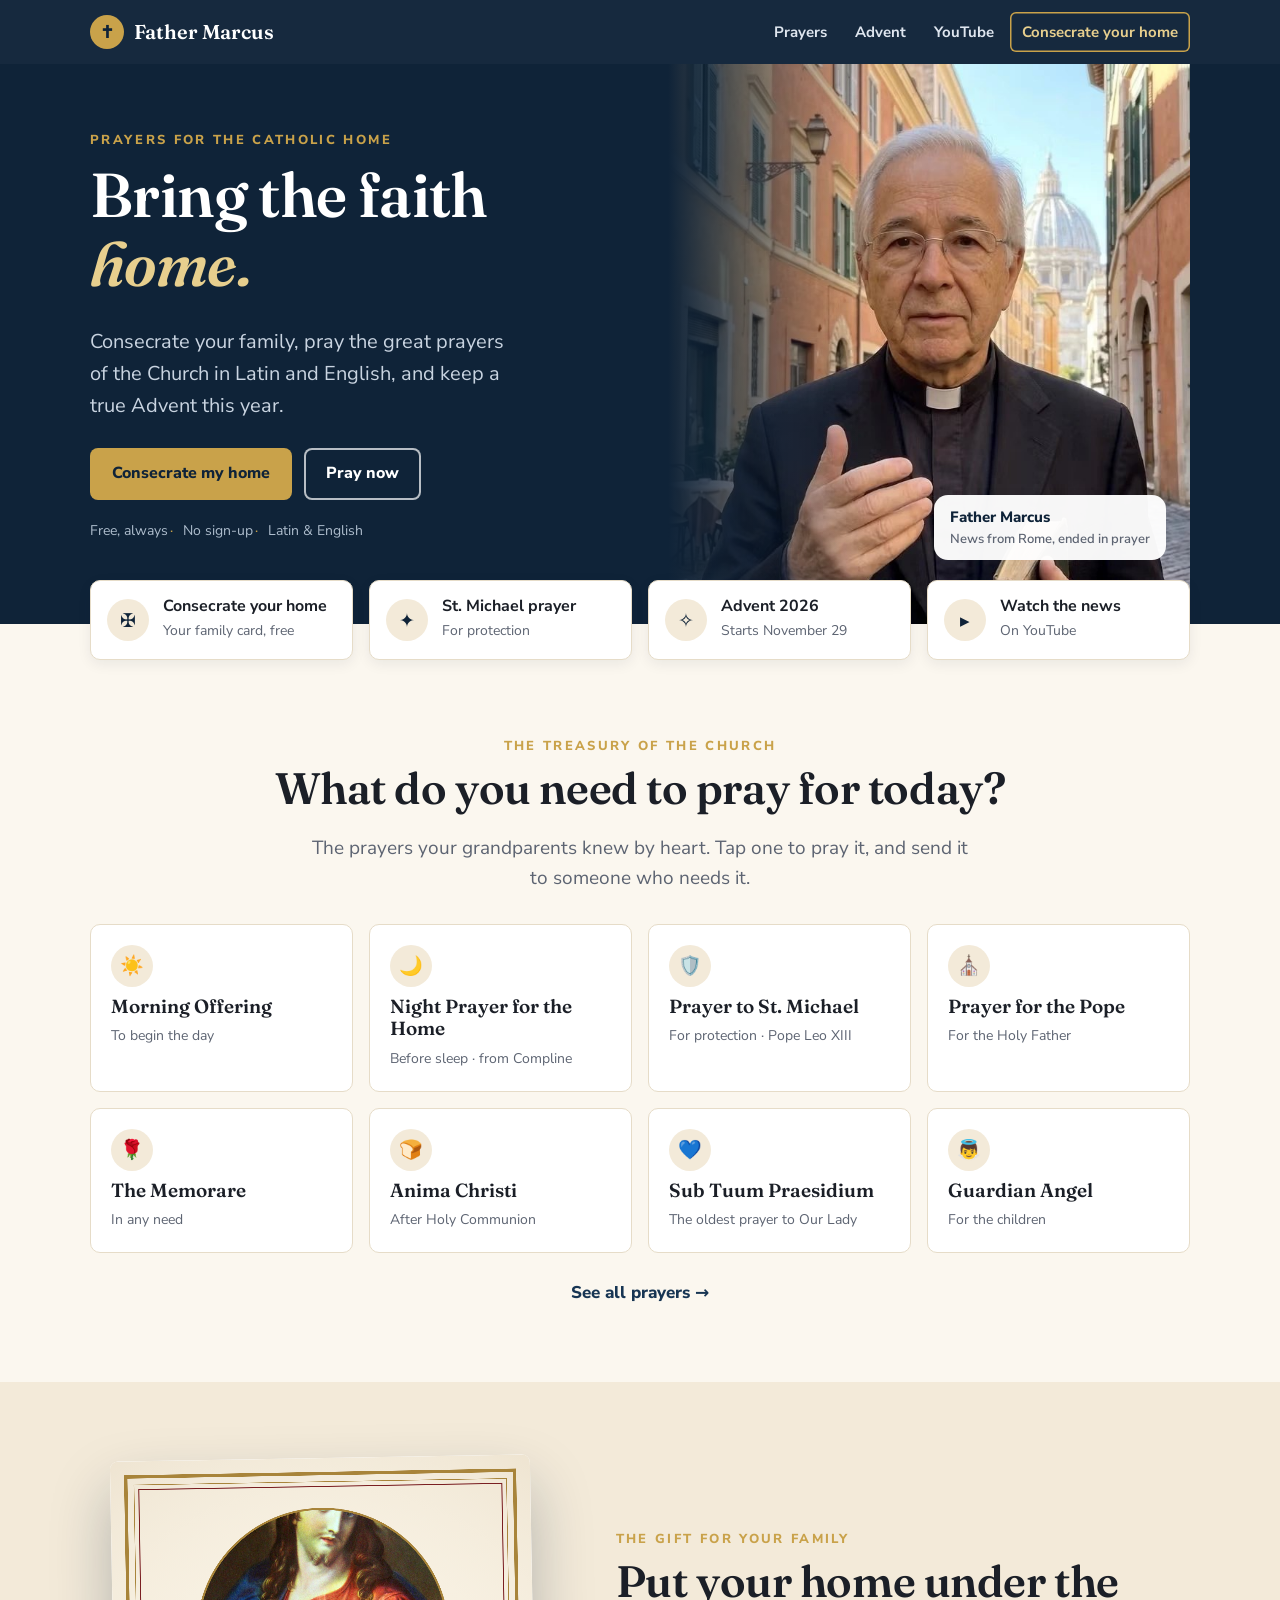
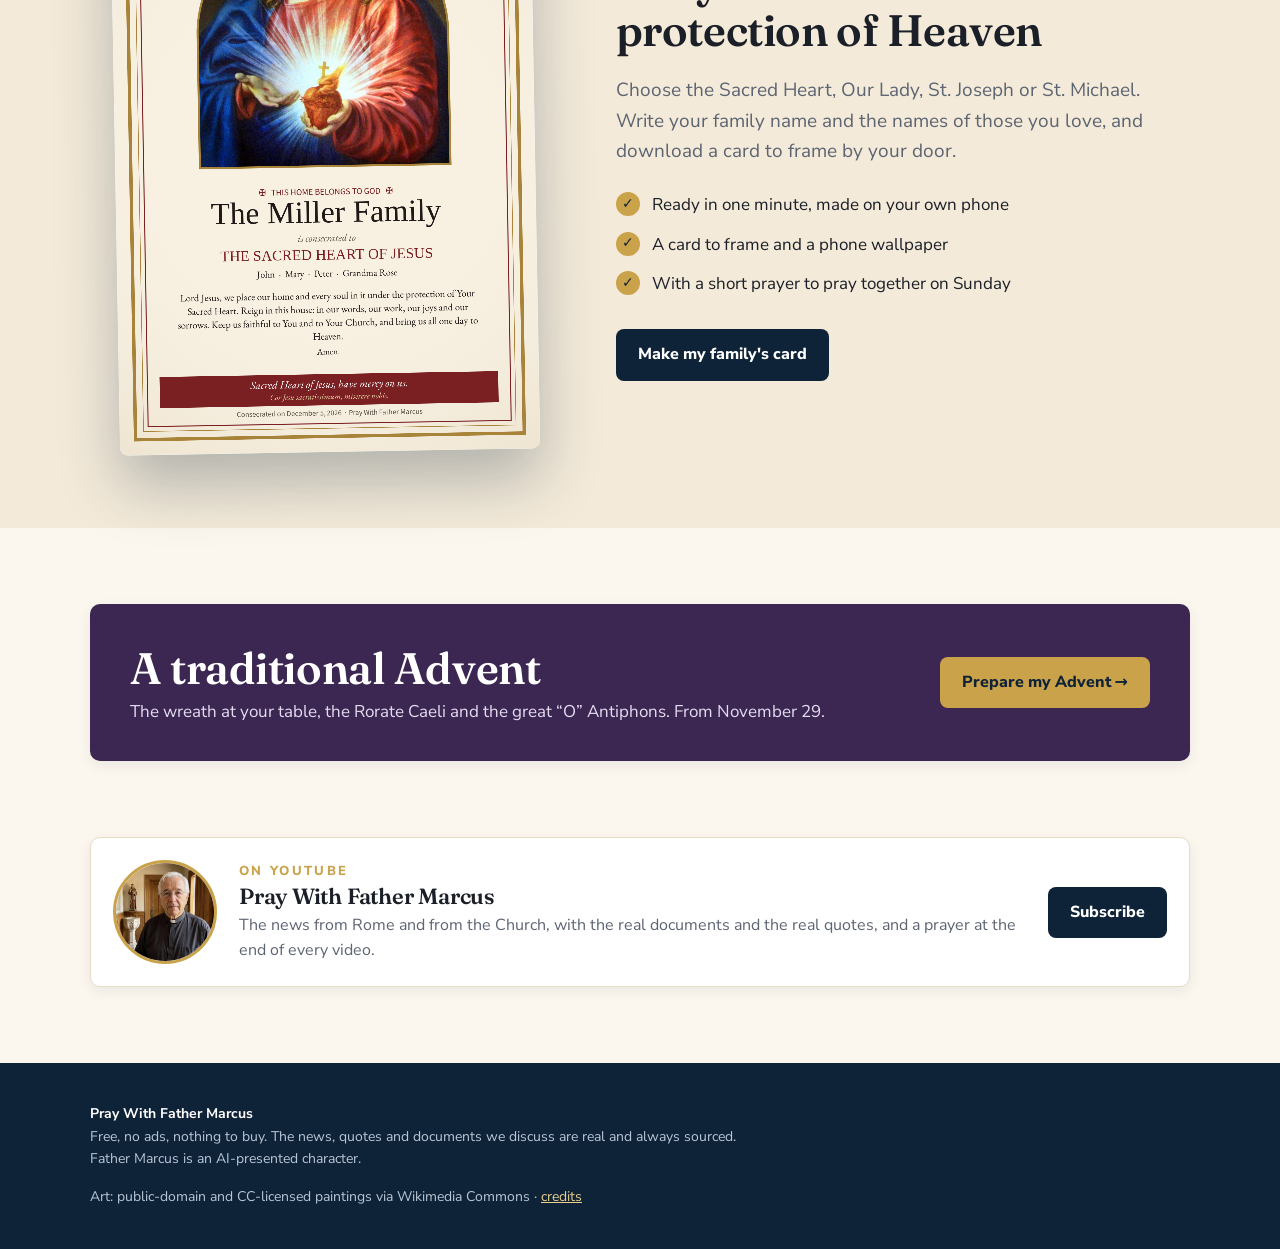
==== commit 2472ee75: "Add files via upload" ====
--- a/index.html
+++ b/index.html
@@ -14,14 +14,14 @@
 <main>
   <section class="hero" style="padding:0"><div class="wrap grid">
     <div class="txt">
-      <div class="kicker">✝ Free, always</div>
+      <div class="kicker">Prayers for the Catholic home</div>
       <h1>Bring the faith <em>home.</em></h1>
       <p>Consecrate your family, pray the great prayers of the Church in Latin and English, and keep a true Advent this year.</p>
       <div class="acts">
-        <a class="btn gold" href="consecrate.html">🛡️ Consecrate my home</a>
-        <a class="btn line" href="prayers.html">🙏 Pray now</a>
+        <a class="btn gold" href="consecrate.html">Consecrate my home</a>
+        <a class="btn line" href="prayers.html">Pray now</a>
       </div>
-      <div class="trust"><span>💯 100% free</span><span>🔒 No sign-up</span><span>📜 Latin &amp; English</span></div>
+      <div class="trust"><span>Free, always</span><span>No sign-up</span><span>Latin &amp; English</span></div>
     </div>
     <div class="pic">
       <img src="father_marcus_rome.jpg" alt="Father Marcus in Rome, St. Peter's dome behind him">
@@ -31,10 +31,10 @@
 
   <div class="wrap">
     <div class="tiles">
-      <a class="tile" href="consecrate.html"><div class="ico">🛡️</div><div><b>Consecrate your home</b><span>Your family card, free</span></div></a>
-      <a class="tile" href="prayers.html#michael"><div class="ico">⚔️</div><div><b>St. Michael prayer</b><span>For protection</span></div></a>
-      <a class="tile" href="advent.html"><div class="ico">🕯️</div><div><b>Advent 2026</b><span>Starts November 29</span></div></a>
-      <a class="tile" data-yt href="#" target="_blank" rel="noopener"><div class="ico">▶️</div><div><b>Watch the news</b><span>On YouTube</span></div></a>
+      <a class="tile" href="consecrate.html"><div class="ico">✠</div><div><b>Consecrate your home</b><span>Your family card, free</span></div></a>
+      <a class="tile" href="prayers.html#michael"><div class="ico">✦</div><div><b>St. Michael prayer</b><span>For protection</span></div></a>
+      <a class="tile" href="advent.html"><div class="ico">✧</div><div><b>Advent 2026</b><span>Starts November 29</span></div></a>
+      <a class="tile" data-yt href="#" target="_blank" rel="noopener"><div class="ico">▸</div><div><b>Watch the news</b><span>On YouTube</span></div></a>
     </div>
   </div>
 
@@ -57,13 +57,13 @@
         <li>A card to frame and a phone wallpaper</li>
         <li>With a short prayer to pray together on Sunday</li>
       </ul>
-      <a class="btn navy" href="consecrate.html">🛡️ Make my family's card</a>
+      <a class="btn navy" href="consecrate.html">Make my family's card</a>
     </div>
   </div></section>
 
   <section><div class="wrap">
     <div class="band">
-      <div><div class="candles">🕯️🕯️🕯️🕯️</div><h2>A traditional Advent</h2><p>The wreath at your table, the Rorate Caeli and the great “O” Antiphons. From November 29.</p></div>
+      <div><h2>A traditional Advent</h2><p>The wreath at your table, the Rorate Caeli and the great “O” Antiphons. From November 29.</p></div>
       <a class="btn gold" href="advent.html">Prepare my Advent →</a>
     </div>
   </div></section>
@@ -73,9 +73,9 @@
       <img src="father_marcus.jpg" alt="Father Marcus">
       <div><div class="kicker">On YouTube</div><h3 style="margin:.1em 0 .2em">Pray With Father Marcus</h3><p class="note" style="font-size:16px;margin:0">The news from Rome and from the Church, with the real documents and the real quotes, and a prayer at the end of every video.</p></div>
       <div class="acts">
-        <a class="btn navy" data-yt href="#" target="_blank" rel="noopener">▶️ Subscribe</a>
-        <a class="btn wa" data-wa href="#" target="_blank" rel="noopener">💬 WhatsApp</a>
-        <a class="btn gold" data-join href="#" target="_blank" rel="noopener">⭐ Become a member</a>
+        <a class="btn navy" data-yt href="#" target="_blank" rel="noopener">Subscribe</a>
+        <a class="btn wa" data-wa href="#" target="_blank" rel="noopener">WhatsApp</a>
+        <a class="btn gold" data-join href="#" target="_blank" rel="noopener">Become a member</a>
       </div>
     </div>
   </div></section>
--- a/styles.css
+++ b/styles.css
@@ -2,7 +2,7 @@
   --navy:#0f2338; --navy2:#173553; --ivory:#fbf7ef; --cream:#f3ead9; --ink:#1b1f27; --muted:#5d6472;
   --gold:#c9a24a; --gold2:#e7cf8e; --red:#9b2c2c; --line:#e6dcc8; --violet:#4a2c6b;
   --h:"Fraunces",Georgia,serif; --b:"Nunito Sans",system-ui,sans-serif; --p:"EB Garamond",Georgia,serif;
-  --r:18px; --shadow:0 10px 30px rgba(15,35,56,.10);
+  --r:10px; --shadow:0 4px 14px rgba(15,35,56,.07);
 }
 *{box-sizing:border-box}
 html{scroll-behavior:smooth}
@@ -22,28 +22,28 @@
 .brand{display:flex;align-items:center;gap:10px;color:#fff;text-decoration:none;font-family:var(--h);font-size:20px;font-weight:600}
 .brand .mark{width:34px;height:34px;border-radius:50%;background:var(--gold);color:var(--navy);display:grid;place-items:center;font-size:17px}
 nav{display:flex;gap:4px;align-items:center}
-nav a{color:#dfe6ef;text-decoration:none;font-weight:700;font-size:15px;padding:8px 12px;border-radius:999px;white-space:nowrap}
+nav a{color:#dfe6ef;text-decoration:none;font-weight:700;font-size:15px;padding:8px 12px;border-radius:6px;white-space:nowrap}
 nav a:hover,nav a.on{background:rgba(255,255,255,.1);color:#fff}
-nav a.cta{background:var(--gold);color:var(--navy)}
+nav a.cta{background:transparent;color:var(--gold2);box-shadow:inset 0 0 0 1.5px var(--gold)}
 .burger{display:none;background:none;border:0;color:#fff;font-size:26px;cursor:pointer}
 /* buttons */
-.btn{display:inline-flex;align-items:center;justify-content:center;gap:8px;font-family:var(--b);font-weight:800;font-size:16px;padding:14px 24px;border-radius:999px;text-decoration:none;border:0;cursor:pointer;transition:transform .15s,box-shadow .15s}
-.btn:hover{transform:translateY(-2px);box-shadow:0 8px 20px rgba(0,0,0,.18)}
-.btn.gold{background:linear-gradient(180deg,var(--gold2),var(--gold));color:var(--navy)}
+.btn{display:inline-flex;align-items:center;justify-content:center;gap:8px;font-family:var(--b);font-weight:800;font-size:16px;padding:13px 22px;border-radius:8px;text-decoration:none;border:0;cursor:pointer;transition:transform .15s,box-shadow .15s}
+.btn:hover{filter:brightness(.96)}
+.btn.gold{background:var(--gold);color:var(--navy)}
 .btn.navy{background:var(--navy);color:#fff}
 .btn.white{background:#fff;color:var(--navy)}
 .btn.line{background:transparent;color:#fff;box-shadow:inset 0 0 0 2px rgba(255,255,255,.7)}
 .btn.lineDark{background:#fff;color:var(--navy);box-shadow:inset 0 0 0 2px var(--navy)}
 .btn.wa{background:#25d366;color:#fff}
 /* hero */
-.hero{background:radial-gradient(120% 120% at 0% 0%,#1d4166 0%,var(--navy) 55%,#0a1828 100%);color:#fff;overflow:hidden}
+.hero{background:var(--navy);color:#fff;overflow:hidden}
 .hero .grid{display:grid;grid-template-columns:1.05fr .95fr;min-height:560px}
 .hero .txt{padding:64px 24px 80px 0;display:flex;flex-direction:column;justify-content:center}
 .hero h1{color:#fff} .hero h1 em{font-style:italic;color:var(--gold2)}
 .hero p{font-size:20px;color:#c9d4e1;max-width:36ch;margin:0}
 .hero .acts{display:flex;flex-wrap:wrap;gap:12px;margin:26px 0 20px}
-.trust{display:flex;flex-wrap:wrap;gap:8px}
-.trust span{background:rgba(255,255,255,.08);border:1px solid rgba(255,255,255,.14);padding:6px 12px;border-radius:999px;font-size:14px;color:#e8eef5}
+.trust{display:flex;flex-wrap:wrap;gap:0}
+.trust span{font-size:14px;color:#aebdcd} .trust span+span:before{content:'·';margin:0 10px 0 2px;color:var(--gold)}
 .hero .pic{position:relative;min-height:420px}
 .hero .pic img{position:absolute;inset:0;width:100%;height:100%;object-fit:cover;object-position:55% 25%}
 .hero .pic:before{content:"";position:absolute;inset:0;z-index:1;background:linear-gradient(90deg,var(--navy) 0%,rgba(15,35,56,0) 38%)}
@@ -51,30 +51,30 @@
 .hero .badge small{display:block;font-weight:600;color:var(--muted);font-size:13px}
 /* quick tiles */
 .tiles{display:grid;grid-template-columns:repeat(4,1fr);gap:16px;margin-top:-44px;position:relative;z-index:3}
-.tile{background:#fff;border-radius:var(--r);padding:18px;box-shadow:var(--shadow);text-decoration:none;color:var(--ink);display:flex;gap:14px;align-items:center;transition:transform .15s}
-.tile:hover{transform:translateY(-4px)}
-.ico{flex:none;width:52px;height:52px;border-radius:50%;display:grid;place-items:center;font-size:25px;background:var(--cream)}
+.tile{background:#fff;border:1px solid var(--line);border-radius:var(--r);padding:16px;box-shadow:var(--shadow);text-decoration:none;color:var(--ink);display:flex;gap:14px;align-items:center;transition:transform .15s}
+.tile:hover{border-color:var(--gold)}
+.ico{flex:none;width:42px;height:42px;border-radius:50%;display:grid;place-items:center;font-size:19px;background:var(--cream);color:var(--navy);font-family:var(--h)}
 .tile b{display:block;font-size:16px;line-height:1.2} .tile span{font-size:14px;color:var(--muted);line-height:1.3}
 section{padding:76px 0}
 section.cream{background:var(--cream)}
 /* prayer grid */
 .pgrid{display:grid;grid-template-columns:repeat(4,1fr);gap:16px;margin-top:30px}
 .pcard{background:#fff;border:1px solid var(--line);border-radius:var(--r);padding:20px;text-decoration:none;color:var(--ink);transition:transform .15s,box-shadow .15s;display:flex;flex-direction:column;gap:8px}
-.pcard:hover{transform:translateY(-4px);box-shadow:var(--shadow);border-color:var(--gold)}
+.pcard:hover{border-color:var(--gold)}
 .pcard b{font-family:var(--h);font-size:19px;font-weight:600;line-height:1.2} .pcard span{font-size:14px;color:var(--muted)}
 .more{display:inline-block;margin-top:26px;font-weight:800;color:var(--navy2);text-decoration:none}
 /* feature */
 .feature{display:grid;grid-template-columns:.9fr 1.1fr;gap:56px;align-items:center}
 .feature .stack{position:relative;max-width:420px;margin:0 auto}
-.feature canvas{width:100%;height:auto;border-radius:8px;box-shadow:0 30px 60px rgba(15,35,56,.28);transform:rotate(-2.5deg);background:#fff;display:block}
-.feature .tag{position:absolute;right:-10px;top:24px;background:var(--red);color:#fff;font-weight:800;border-radius:999px;padding:8px 14px;font-size:14px;transform:rotate(4deg);box-shadow:var(--shadow)}
+.feature canvas{width:100%;height:auto;border-radius:8px;box-shadow:0 30px 60px rgba(15,35,56,.28);transform:rotate(-1deg);background:#fff;display:block}
+.feature .tag{display:none}
 .checks{list-style:none;padding:0;margin:16px 0 26px}
 .checks li{padding:6px 0 6px 36px;position:relative;font-size:17px}
 .checks li:before{content:"✓";position:absolute;left:0;top:7px;width:24px;height:24px;border-radius:50%;background:var(--gold);color:var(--navy);display:grid;place-items:center;font-weight:900;font-size:14px}
 /* band */
-.band{border-radius:26px;padding:40px 44px;color:#fff;background:linear-gradient(120deg,#22133a,var(--violet) 60%,#6b3f8f);display:flex;align-items:center;justify-content:space-between;gap:24px;flex-wrap:wrap;box-shadow:var(--shadow)}
+.band{border-radius:var(--r);padding:36px 40px;color:#fff;background:#3b2752;display:flex;align-items:center;justify-content:space-between;gap:24px;flex-wrap:wrap;box-shadow:var(--shadow)}
 .band h2{color:#fff;margin:.1em 0} .band p{margin:0;color:#e6dcf0}
-.candles{font-size:30px;letter-spacing:4px}
+.candles{display:none}
 /* channel */
 .chan{display:grid;grid-template-columns:auto 1fr auto;gap:22px;align-items:center;background:#fff;border:1px solid var(--line);border-radius:var(--r);padding:22px;box-shadow:var(--shadow)}
 .chan img{width:104px;height:104px;border-radius:50%;object-fit:cover;object-position:62% 18%;border:3px solid var(--gold)}
@@ -84,7 +84,7 @@
 footer .wrap{display:flex;flex-wrap:wrap;justify-content:space-between;gap:16px}
 footer a{color:var(--gold2)}
 /* page hero (inner pages) */
-.phero{background:radial-gradient(120% 140% at 100% 0%,#1d4166 0%,var(--navy) 60%);color:#fff;padding:56px 0 64px}
+.phero{background:var(--navy);color:#fff;padding:56px 0 64px}
 .phero h1{color:#fff} .phero .lead{color:#c9d4e1}
 /* generator */
 .gen{display:grid;grid-template-columns:1fr 1fr;gap:32px;align-items:start;margin-top:-36px;position:relative;z-index:2}
@@ -111,7 +111,7 @@
 .howto b{display:block;margin-bottom:4px}
 /* prayers page */
 .chips{display:flex;flex-wrap:wrap;gap:8px;margin-top:22px}
-.chips a{background:rgba(255,255,255,.1);border:1px solid rgba(255,255,255,.2);border-radius:999px;padding:8px 14px;text-decoration:none;color:#fff;font-weight:700;font-size:14px}
+.chips a{background:rgba(255,255,255,.06);border:1px solid rgba(255,255,255,.2);border-radius:6px;padding:8px 14px;text-decoration:none;color:#fff;font-weight:700;font-size:14px}
 .chips a:hover{background:rgba(255,255,255,.2)}
 .prayer{background:#fff;border:1px solid var(--line);border-radius:var(--r);padding:24px 26px;margin:18px 0;scroll-margin-top:90px;box-shadow:var(--shadow)}
 .prayer .head{display:flex;gap:14px;align-items:center}
@@ -122,10 +122,10 @@
 .ptext{font-family:var(--p);font-size:22px;line-height:1.55;margin:10px 0 16px}
 .ptext.la{font-style:italic;color:var(--red)}
 .share{display:flex;gap:8px;flex-wrap:wrap}
-.share button{border:1px solid var(--line);background:#fff;border-radius:999px;padding:9px 16px;font-family:var(--b);font-weight:800;cursor:pointer}
+.share button{border:1px solid var(--line);background:#fff;border-radius:8px;padding:9px 16px;font-family:var(--b);font-weight:800;cursor:pointer}
 .share .w{background:#25d366;color:#fff;border-color:#25d366}
 /* advent */
-.ahero{background:linear-gradient(120deg,#1c0f30,var(--violet) 65%,#6b3f8f);color:#fff;padding:56px 0 64px}
+.ahero{background:#3b2752;color:#fff;padding:56px 0 64px}
 .ahero h1{color:#fff} .ahero .lead{color:#e3d6ef}
 .rorate{font-family:var(--p);font-style:italic;font-size:26px;color:var(--gold2);margin:18px 0 0}
 .wreath{display:grid;grid-template-columns:repeat(4,1fr);gap:16px;margin:24px 0}
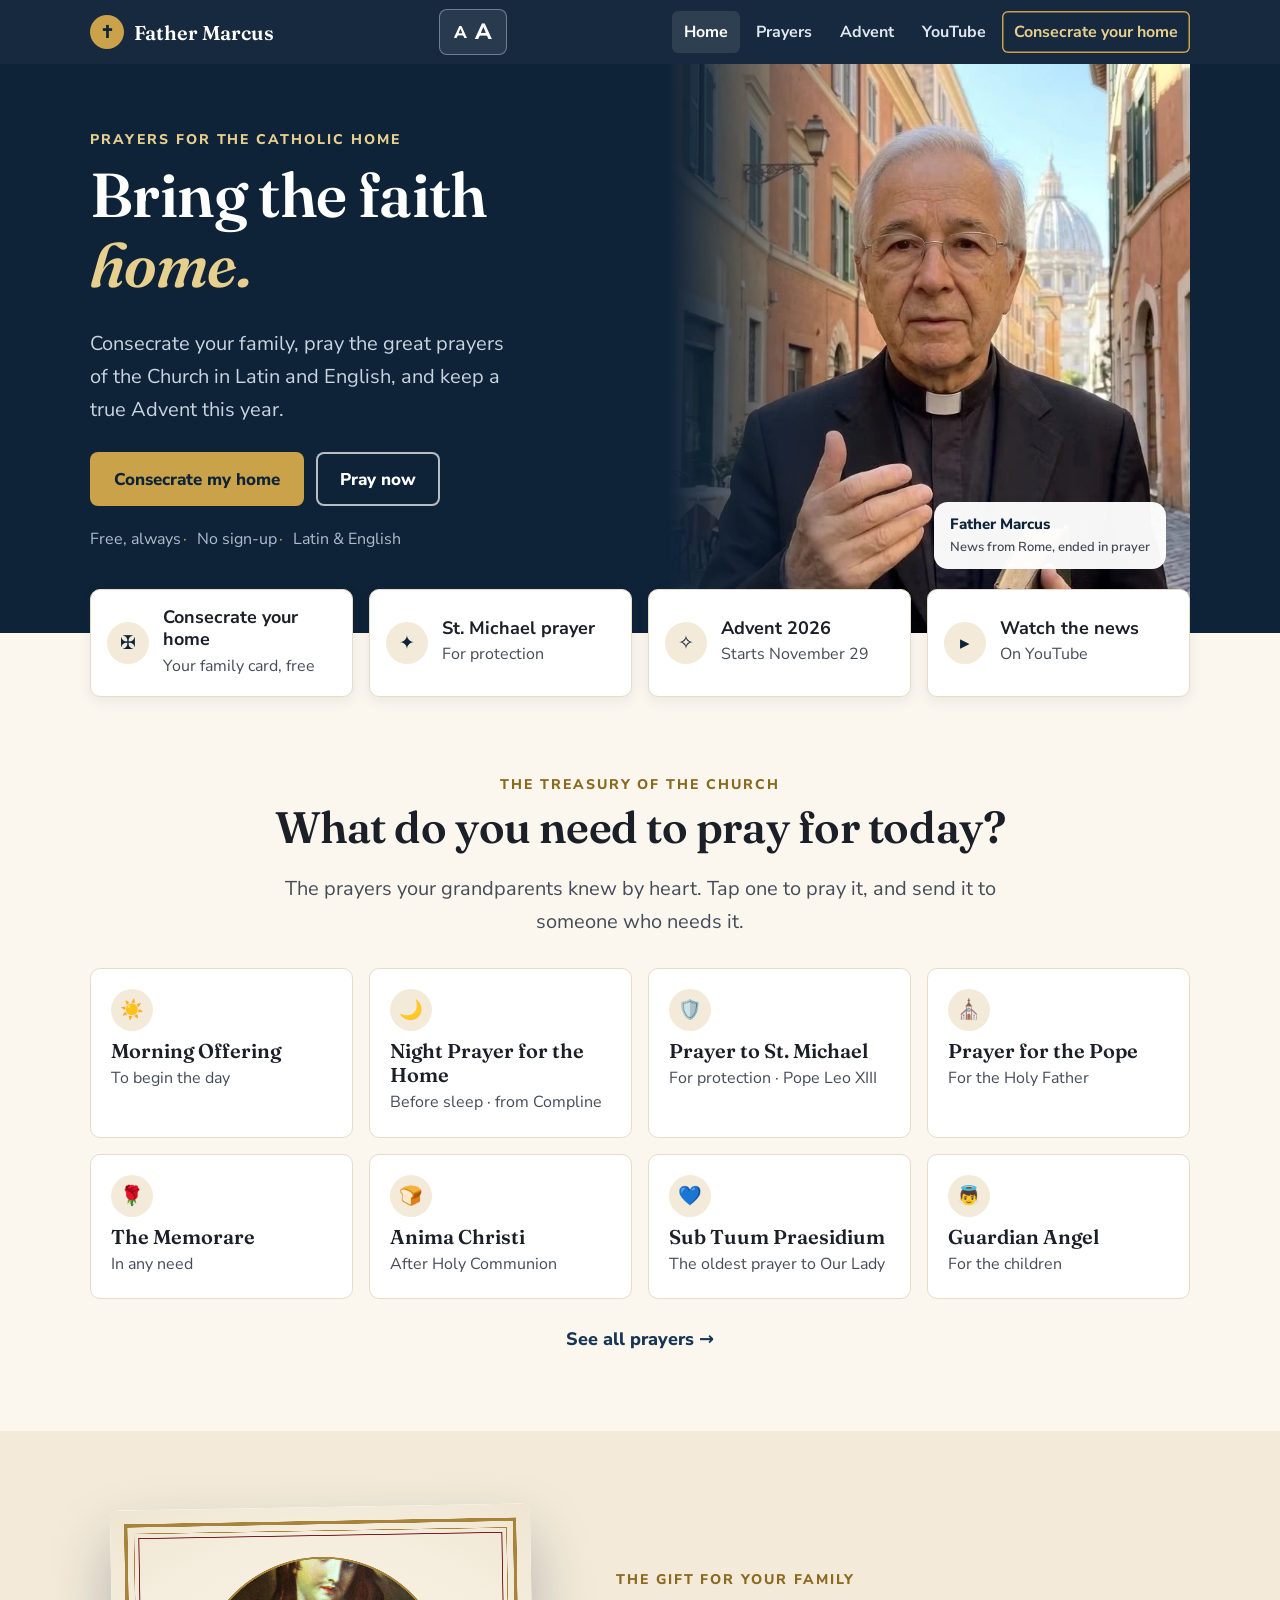
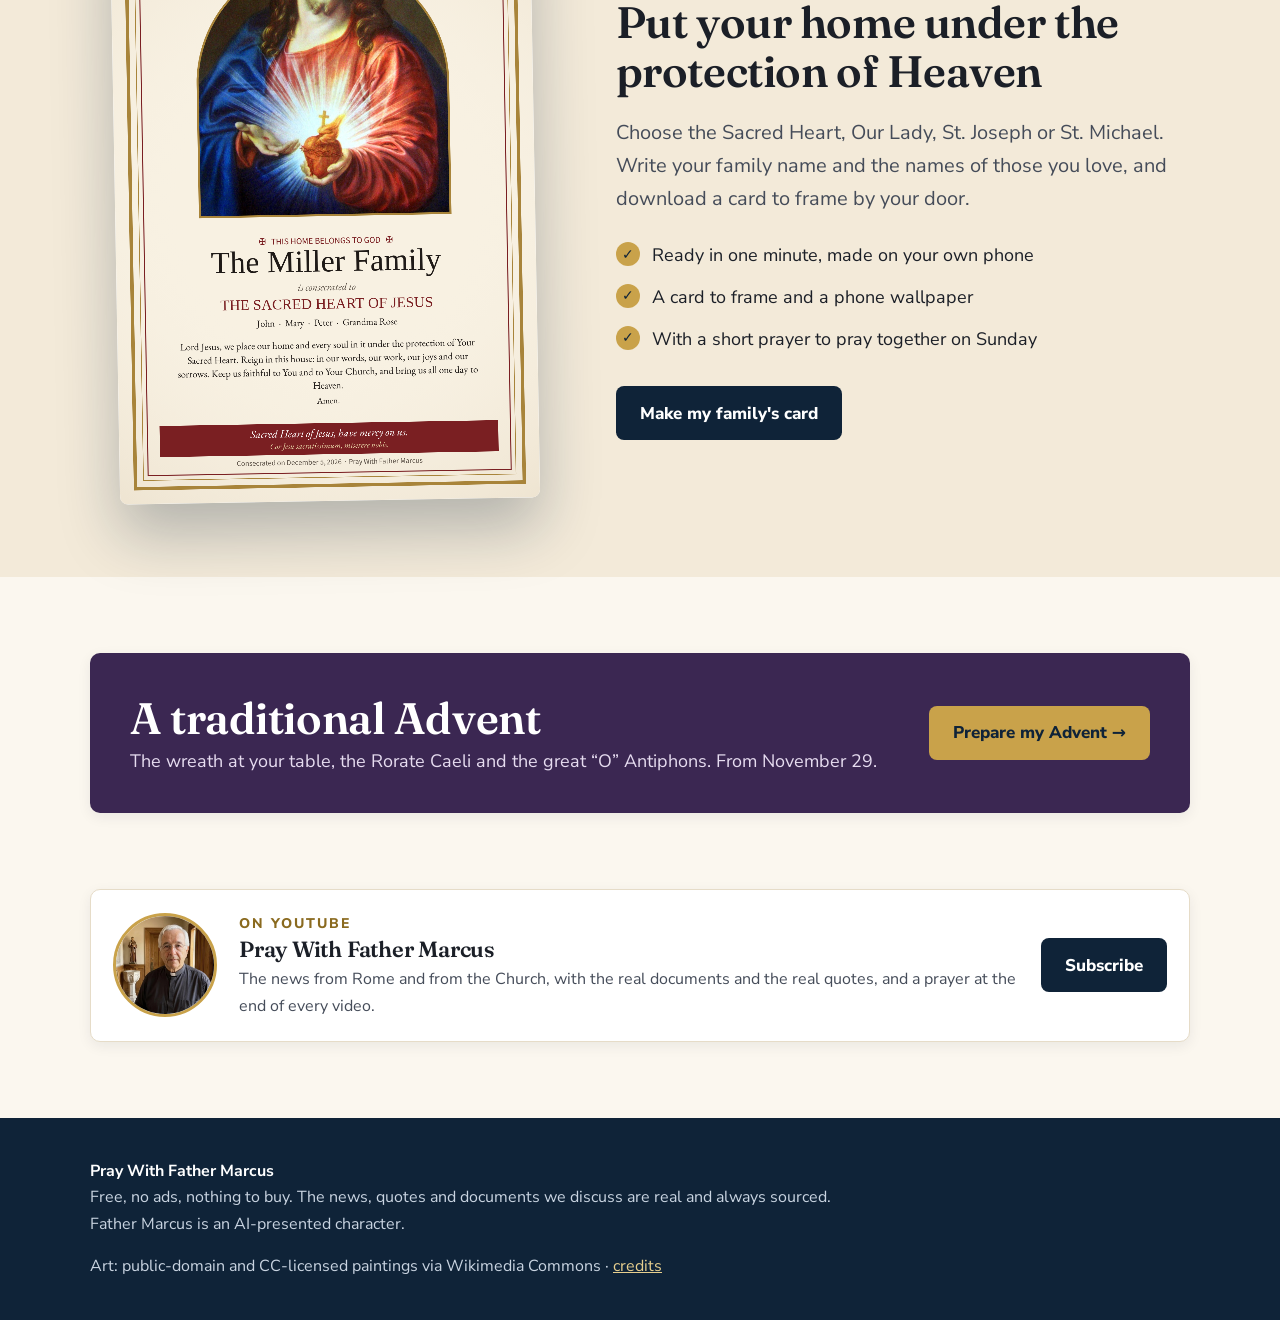
==== commit 50b68894: "Mobile-first, larger text and buttons for older readers" ====
--- a/index.html
+++ b/index.html
@@ -82,7 +82,7 @@
 </main>
 <script>
 document.getElementById("pgrid").innerHTML = PRAYERS.slice(0,8).map(p =>
-  `<a class="pcard" href="prayers.html#${p.id}"><div class="ico">${p.e}</div><b>${p.t}</b><span>${p.w}</span></a>`).join("");
+  `<a class="pcard" href="prayers.html#${p.id}"><div class="ico">${p.e}</div><div><b>${p.t}</b><span>${p.w}</span></div></a>`).join("");
 FMCard.draw(document.getElementById("sample"), {pick:"heart", fam:"Miller", names:"John, Mary, Peter, Grandma Rose"});
 </script>
 </body>
--- a/styles.css
+++ b/styles.css
@@ -1,40 +1,47 @@
 :root{
-  --navy:#0f2338; --navy2:#173553; --ivory:#fbf7ef; --cream:#f3ead9; --ink:#1b1f27; --muted:#5d6472;
+  --navy:#0f2338; --navy2:#173553; --ivory:#fbf7ef; --cream:#f3ead9; --ink:#1b1f27; --muted:#454c59;
   --gold:#c9a24a; --gold2:#e7cf8e; --red:#9b2c2c; --line:#e6dcc8; --violet:#4a2c6b;
   --h:"Fraunces",Georgia,serif; --b:"Nunito Sans",system-ui,sans-serif; --p:"EB Garamond",Georgia,serif;
   --r:10px; --shadow:0 4px 14px rgba(15,35,56,.07);
 }
 *{box-sizing:border-box}
 html{scroll-behavior:smooth}
-body{margin:0;background:var(--ivory);color:var(--ink);font-family:var(--b);font-size:17px;line-height:1.6}
+html{-webkit-text-size-adjust:100%;text-size-adjust:100%}
+body{margin:0;background:var(--ivory);color:var(--ink);font-family:var(--b);font-size:18px;line-height:1.65}
+html.big body{zoom:1.18}
+:focus-visible{outline:3px solid var(--gold);outline-offset:3px}
 img{max-width:100%;display:block}
 a{color:var(--navy2)}
 .wrap{max-width:1140px;margin:0 auto;padding:0 20px}
 h1,h2,h3{font-family:var(--h);font-weight:600;line-height:1.12;margin:.15em 0 .45em;letter-spacing:-.01em}
 h1{font-size:clamp(36px,5.6vw,62px)} h2{font-size:clamp(28px,3.8vw,44px)} h3{font-size:22px}
-.kicker{font-size:13px;font-weight:800;letter-spacing:.18em;text-transform:uppercase;color:var(--gold)}
+.kicker{font-size:14px;font-weight:800;letter-spacing:.14em;text-transform:uppercase;color:#8a6a1f}
+.hero .kicker,.phero .kicker,.ahero .kicker,.band .kicker{color:var(--gold2)}
 .center{text-align:center}
-.lead{font-size:19px;color:var(--muted);max-width:60ch}
+.lead{font-size:20px;color:var(--muted);max-width:60ch}
 .center .lead{margin:0 auto}
 /* header */
 header.top{position:sticky;top:0;z-index:20;background:rgba(15,35,56,.97);backdrop-filter:blur(8px)}
 header.top .wrap{display:flex;align-items:center;justify-content:space-between;gap:14px;height:64px;position:relative}
-.brand{display:flex;align-items:center;gap:10px;color:#fff;text-decoration:none;font-family:var(--h);font-size:20px;font-weight:600}
+.brand{display:flex;align-items:center;gap:10px;white-space:nowrap;color:#fff;text-decoration:none;font-family:var(--h);font-size:20px;font-weight:600}
 .brand .mark{width:34px;height:34px;border-radius:50%;background:var(--gold);color:var(--navy);display:grid;place-items:center;font-size:17px}
 nav{display:flex;gap:4px;align-items:center}
-nav a{color:#dfe6ef;text-decoration:none;font-weight:700;font-size:15px;padding:8px 12px;border-radius:6px;white-space:nowrap}
+nav a{color:#dfe6ef;text-decoration:none;font-weight:700;font-size:16px;padding:8px 12px;border-radius:6px;white-space:nowrap}
 nav a:hover,nav a.on{background:rgba(255,255,255,.1);color:#fff}
 nav a.cta{background:transparent;color:var(--gold2);box-shadow:inset 0 0 0 1.5px var(--gold)}
-.burger{display:none;background:none;border:0;color:#fff;font-size:26px;cursor:pointer}
+.hbtns{display:flex;gap:8px;align-items:center}
+.burger,.tsize{display:none;align-items:center;gap:8px;background:rgba(255,255,255,.08);border:1.5px solid rgba(255,255,255,.35);color:#fff;font-family:var(--b);font-weight:800;font-size:17px;min-height:46px;padding:0 14px;border-radius:8px;cursor:pointer}
+.tsize{display:inline-flex}
+.burger .bars{font-size:22px;line-height:1}
 /* buttons */
-.btn{display:inline-flex;align-items:center;justify-content:center;gap:8px;font-family:var(--b);font-weight:800;font-size:16px;padding:13px 22px;border-radius:8px;text-decoration:none;border:0;cursor:pointer;transition:transform .15s,box-shadow .15s}
+.btn{display:inline-flex;align-items:center;justify-content:center;gap:8px;font-family:var(--b);font-weight:800;font-size:17px;min-height:54px;padding:13px 24px;border-radius:8px;text-align:center;line-height:1.25;text-decoration:none;border:0;cursor:pointer;transition:transform .15s,box-shadow .15s}
 .btn:hover{filter:brightness(.96)}
 .btn.gold{background:var(--gold);color:var(--navy)}
 .btn.navy{background:var(--navy);color:#fff}
 .btn.white{background:#fff;color:var(--navy)}
 .btn.line{background:transparent;color:#fff;box-shadow:inset 0 0 0 2px rgba(255,255,255,.7)}
 .btn.lineDark{background:#fff;color:var(--navy);box-shadow:inset 0 0 0 2px var(--navy)}
-.btn.wa{background:#25d366;color:#fff}
+.btn.wa{background:#167a43;color:#fff}
 /* hero */
 .hero{background:var(--navy);color:#fff;overflow:hidden}
 .hero .grid{display:grid;grid-template-columns:1.05fr .95fr;min-height:560px}
@@ -43,7 +50,7 @@
 .hero p{font-size:20px;color:#c9d4e1;max-width:36ch;margin:0}
 .hero .acts{display:flex;flex-wrap:wrap;gap:12px;margin:26px 0 20px}
 .trust{display:flex;flex-wrap:wrap;gap:0}
-.trust span{font-size:14px;color:#aebdcd} .trust span+span:before{content:'·';margin:0 10px 0 2px;color:var(--gold)}
+.trust span{font-size:16px;color:#aebdcd} .trust span+span:before{content:'·';margin:0 10px 0 2px;color:var(--gold)}
 .hero .pic{position:relative;min-height:420px}
 .hero .pic img{position:absolute;inset:0;width:100%;height:100%;object-fit:cover;object-position:55% 25%}
 .hero .pic:before{content:"";position:absolute;inset:0;z-index:1;background:linear-gradient(90deg,var(--navy) 0%,rgba(15,35,56,0) 38%)}
@@ -54,14 +61,14 @@
 .tile{background:#fff;border:1px solid var(--line);border-radius:var(--r);padding:16px;box-shadow:var(--shadow);text-decoration:none;color:var(--ink);display:flex;gap:14px;align-items:center;transition:transform .15s}
 .tile:hover{border-color:var(--gold)}
 .ico{flex:none;width:42px;height:42px;border-radius:50%;display:grid;place-items:center;font-size:19px;background:var(--cream);color:var(--navy);font-family:var(--h)}
-.tile b{display:block;font-size:16px;line-height:1.2} .tile span{font-size:14px;color:var(--muted);line-height:1.3}
+.tile b{display:block;font-size:18px;line-height:1.25} .tile span{font-size:16px;color:var(--muted);line-height:1.3}
 section{padding:76px 0}
 section.cream{background:var(--cream)}
 /* prayer grid */
 .pgrid{display:grid;grid-template-columns:repeat(4,1fr);gap:16px;margin-top:30px}
 .pcard{background:#fff;border:1px solid var(--line);border-radius:var(--r);padding:20px;text-decoration:none;color:var(--ink);transition:transform .15s,box-shadow .15s;display:flex;flex-direction:column;gap:8px}
 .pcard:hover{border-color:var(--gold)}
-.pcard b{font-family:var(--h);font-size:19px;font-weight:600;line-height:1.2} .pcard span{font-size:14px;color:var(--muted)}
+.pcard b{display:block;font-family:var(--h);font-size:20px;font-weight:600;line-height:1.2} .pcard span{font-size:16px;color:var(--muted)}
 .more{display:inline-block;margin-top:26px;font-weight:800;color:var(--navy2);text-decoration:none}
 /* feature */
 .feature{display:grid;grid-template-columns:.9fr 1.1fr;gap:56px;align-items:center}
@@ -69,7 +76,7 @@
 .feature canvas{width:100%;height:auto;border-radius:8px;box-shadow:0 30px 60px rgba(15,35,56,.28);transform:rotate(-1deg);background:#fff;display:block}
 .feature .tag{display:none}
 .checks{list-style:none;padding:0;margin:16px 0 26px}
-.checks li{padding:6px 0 6px 36px;position:relative;font-size:17px}
+.checks li{padding:6px 0 6px 36px;position:relative;font-size:18px}
 .checks li:before{content:"✓";position:absolute;left:0;top:7px;width:24px;height:24px;border-radius:50%;background:var(--gold);color:var(--navy);display:grid;place-items:center;font-weight:900;font-size:14px}
 /* band */
 .band{border-radius:var(--r);padding:36px 40px;color:#fff;background:#3b2752;display:flex;align-items:center;justify-content:space-between;gap:24px;flex-wrap:wrap;box-shadow:var(--shadow)}
@@ -80,7 +87,7 @@
 .chan img{width:104px;height:104px;border-radius:50%;object-fit:cover;object-position:62% 18%;border:3px solid var(--gold)}
 .chan .acts{display:flex;gap:10px;flex-wrap:wrap}
 /* footer */
-footer{background:var(--navy);color:#b9c6d6;padding:40px 0;font-size:14px}
+footer{background:var(--navy);color:#c9d4e1;padding:40px 0;font-size:16px}
 footer .wrap{display:flex;flex-wrap:wrap;justify-content:space-between;gap:16px}
 footer a{color:var(--gold2)}
 /* page hero (inner pages) */
@@ -92,11 +99,11 @@
 .step{background:#fff;border:1px solid var(--line);border-radius:var(--r);padding:20px;box-shadow:var(--shadow)}
 .step h3{display:flex;align-items:center;gap:12px;font-size:20px;margin:0 0 12px}
 .num{flex:none;width:32px;height:32px;border-radius:50%;background:var(--navy);color:#fff;display:grid;place-items:center;font-family:var(--b);font-size:15px;font-weight:800}
-.step .opt{font-family:var(--b);font-size:14px;color:var(--muted);font-weight:600}
-input[type=text]{width:100%;font-family:var(--b);font-size:18px;padding:14px 16px;border:2px solid var(--line);border-radius:12px;background:var(--ivory)}
+.step .opt{font-family:var(--b);font-size:15px;color:var(--muted);font-weight:600}
+input[type=text]{width:100%;font-family:var(--b);font-size:20px;min-height:58px;padding:14px 16px;color:var(--ink);border:2px solid var(--line);border-radius:12px;background:var(--ivory)}
 input[type=text]:focus{outline:none;border-color:var(--gold);background:#fff}
 .choices{display:grid;grid-template-columns:repeat(4,1fr);gap:10px}
-.choice{border:2px solid var(--line);border-radius:14px;background:#fff;padding:6px 6px 10px;cursor:pointer;text-align:center;font-size:13px;font-weight:800;line-height:1.25;transition:transform .12s}
+.choice{border:2px solid var(--line);border-radius:14px;background:#fff;padding:6px 6px 10px;cursor:pointer;text-align:center;font-size:15px;font-weight:800;line-height:1.25;transition:transform .12s}
 .choice:hover{transform:translateY(-2px)}
 .choice img{width:100%;aspect-ratio:3/4;object-fit:cover;border-radius:10px;margin-bottom:8px}
 .choice.on{border-color:var(--gold);box-shadow:0 0 0 3px rgba(201,162,74,.35)}
@@ -104,26 +111,26 @@
 .preview canvas{width:100%;height:auto;border-radius:6px;background:#fff}
 .dl{display:grid;grid-template-columns:1fr 1fr;gap:10px;margin-top:14px}
 .dl .full{grid-column:1/-1}
-.note{font-size:14px;color:var(--muted)}
+.note{font-size:16px;color:var(--muted)}
 .howto{display:grid;grid-template-columns:repeat(4,1fr);gap:16px;margin-top:24px}
-.howto div{background:#fff;border-radius:var(--r);padding:20px;border:1px solid var(--line)}
+.howto > div{background:#fff;border-radius:var(--r);padding:20px;border:1px solid var(--line)}
 .howto .ico{margin-bottom:10px}
 .howto b{display:block;margin-bottom:4px}
 /* prayers page */
 .chips{display:flex;flex-wrap:wrap;gap:8px;margin-top:22px}
-.chips a{background:rgba(255,255,255,.06);border:1px solid rgba(255,255,255,.2);border-radius:6px;padding:8px 14px;text-decoration:none;color:#fff;font-weight:700;font-size:14px}
+.chips a{background:rgba(255,255,255,.06);border:1px solid rgba(255,255,255,.2);border-radius:6px;padding:8px 14px;text-decoration:none;color:#fff;font-weight:700;font-size:16px;min-height:46px;display:inline-flex;align-items:center}
 .chips a:hover{background:rgba(255,255,255,.2)}
 .prayer{background:#fff;border:1px solid var(--line);border-radius:var(--r);padding:24px 26px;margin:18px 0;scroll-margin-top:90px;box-shadow:var(--shadow)}
 .prayer .head{display:flex;gap:14px;align-items:center}
-.prayer .head h3{margin:0} .prayer .head small{display:block;color:var(--muted);font-size:14px;font-family:var(--b)}
+.prayer .head h3{margin:0} .prayer .head small{display:block;color:var(--muted);font-size:16px;font-family:var(--b)}
 .tabs{display:inline-flex;background:var(--cream);border-radius:999px;padding:4px;margin:16px 0 4px}
-.tabs button{border:0;background:none;padding:7px 16px;border-radius:999px;font-family:var(--b);font-weight:800;cursor:pointer;color:var(--muted)}
+.tabs button{border:0;background:none;font-size:17px;min-height:46px;padding:8px 22px;border-radius:999px;font-family:var(--b);font-weight:800;cursor:pointer;color:var(--muted)}
 .tabs button.on{background:#fff;color:var(--navy);box-shadow:0 2px 6px rgba(0,0,0,.08)}
-.ptext{font-family:var(--p);font-size:22px;line-height:1.55;margin:10px 0 16px}
+.ptext{font-family:var(--p);font-size:24px;line-height:1.55;margin:10px 0 16px}
 .ptext.la{font-style:italic;color:var(--red)}
 .share{display:flex;gap:8px;flex-wrap:wrap}
-.share button{border:1px solid var(--line);background:#fff;border-radius:8px;padding:9px 16px;font-family:var(--b);font-weight:800;cursor:pointer}
-.share .w{background:#25d366;color:#fff;border-color:#25d366}
+.share button{border:2px solid var(--line);background:#fff;color:var(--navy);border-radius:8px;min-height:52px;padding:10px 20px;font-size:17px;font-family:var(--b);font-weight:800;cursor:pointer}
+.share .w{background:#167a43;color:#fff;border-color:#167a43}
 /* advent */
 .ahero{background:#3b2752;color:#fff;padding:56px 0 64px}
 .ahero h1{color:#fff} .ahero .lead{color:#e3d6ef}
@@ -138,24 +145,72 @@
 .ant{background:#fff;border:1px solid var(--line);border-radius:var(--r);padding:20px 24px;margin-bottom:14px}
 .ant.today{border:2px solid var(--gold);box-shadow:var(--shadow)}
 .two{display:grid;grid-template-columns:1fr 1fr;gap:22px}
-.la{font-family:var(--p);font-style:italic;color:var(--red);font-size:19px}
-.en{font-family:var(--p);font-size:19px}
+.la{font-family:var(--p);font-style:italic;color:var(--red);font-size:21px}
+.en{font-family:var(--p);font-size:21px}
 .pill{display:inline-block;background:var(--gold);color:var(--navy);font-weight:800;font-size:12px;border-radius:999px;padding:3px 10px;margin-left:8px;vertical-align:middle}
+/* ===== Phones and tablets (mobile first for older readers) ===== */
+.saveHint{display:none}
 @media (max-width:900px){
+  body{font-size:19px}
+  .wrap{padding:0 18px}
+  section{padding:52px 0}
+  h1{font-size:clamp(36px,9vw,48px)} h2{font-size:clamp(28px,7vw,36px)}
+  .lead{font-size:20px}
+  header.top{backdrop-filter:none}
+  header.top .wrap{height:66px}
+  .brand{font-size:19px}
+  .burger{display:inline-flex}
+  .tsize{padding:0 12px}
+  nav{display:none;position:absolute;top:66px;left:0;right:0;background:var(--navy);flex-direction:column;align-items:stretch;padding:6px 18px 18px;box-shadow:0 14px 30px rgba(0,0,0,.25)}
+  nav.open{display:flex}
+  nav a{font-size:21px;padding:16px 8px;border-radius:0;border-bottom:1px solid rgba(255,255,255,.14)}
+  nav a.cta{margin-top:12px;border-radius:8px;text-align:center;border-bottom:0}
   .hero .grid,.feature,.gen,.two{grid-template-columns:1fr}
-  .hero .txt{padding:40px 0 18px}
-  .hero .pic{min-height:380px;margin:0 -20px}
+  .hero .txt{padding:34px 0 22px}
+  .hero p{font-size:20px;max-width:none}
+  .hero .acts{flex-direction:column;gap:12px}
+  .hero .acts .btn{width:100%;font-size:19px;min-height:60px}
+  .hero .pic{min-height:340px;margin:0 -18px}
   .hero .pic:before{background:linear-gradient(180deg,var(--navy) 0%,rgba(15,35,56,0) 30%)}
+  .hero .badge{right:18px;bottom:52px;font-size:16px}
   .tiles,.pgrid,.howto{grid-template-columns:repeat(2,1fr)}
   .tiles{margin-top:-30px}
   .wreath{grid-template-columns:repeat(2,1fr)}
-  .preview{position:static}
-  nav{display:none;position:absolute;top:64px;left:0;right:0;background:var(--navy);flex-direction:column;align-items:stretch;padding:12px}
-  nav.open{display:flex}
-  .burger{display:block}
+  .feature{gap:30px} .feature .stack{order:2;max-width:340px}
+  .feature .btn,.band .btn{width:100%}
   .chan{grid-template-columns:1fr;text-align:center}
-  .chan img{margin:0 auto} .chan .acts{justify-content:center}
-  .band{padding:30px 24px}
-  .gen{margin-top:-24px}
+  .chan img{margin:0 auto} .chan .acts{flex-direction:column} .chan .acts .btn{width:100%}
+  .band{padding:28px 22px}
+  /* consecration generator: show the card right after the choices */
+  .gen{display:flex;flex-direction:column;align-items:stretch;gap:14px;margin-top:-24px}
+  .steps{display:contents}
+  .step:nth-child(1){order:1} .step:nth-child(2){order:2} .step:nth-child(3){order:3}
+  .preview{order:4;position:static;padding:12px}
+  .step:nth-child(4){order:5}
+  .choice{font-size:16px;padding:6px 6px 12px}
+  .dl{grid-template-columns:1fr}
+  .dl .btn{width:100%;font-size:19px;min-height:60px}
+  #print{display:none}
+  .saveHint{display:block;margin:10px 0 0}
+  .prayer{padding:22px 18px}
+  .share{flex-direction:column}
+  .share button{width:100%;font-size:18px;min-height:56px}
+  .tabs{display:flex} .tabs button{flex:1}
+  .ant{padding:20px 18px}
+  .rorate{font-size:24px}
+  footer .wrap{flex-direction:column}
 }
-@media (max-width:520px){ .tiles,.pgrid,.howto{grid-template-columns:1fr} .choices{grid-template-columns:repeat(2,1fr)} .dl{grid-template-columns:1fr} }
+@media (max-width:600px){
+  .tiles,.pgrid,.howto{grid-template-columns:1fr}
+  .tiles{gap:12px}
+  .tile{padding:18px;min-height:76px}
+  .pgrid{gap:12px}
+  .pcard{flex-direction:row;align-items:center;gap:14px;padding:16px 18px;min-height:76px}
+  .pcard b{font-size:20px} .pcard span{display:block}
+  .howto > div{display:grid;grid-template-columns:42px 1fr;gap:4px 14px;align-items:start}
+  .howto .ico{grid-row:span 2;margin:0}
+  .choices{grid-template-columns:repeat(2,1fr);gap:12px}
+  .candle{padding:18px 10px}
+}
+@media (max-width:420px){ header.top .wrap{gap:8px} .brand{font-size:18px;gap:8px} .brand .mark{width:30px;height:30px;font-size:15px} .tsize{padding:0 9px} .burger{padding:0 11px;gap:6px} .hbtns{gap:6px} }
+@media (max-width:350px){ .tsize{display:none} }
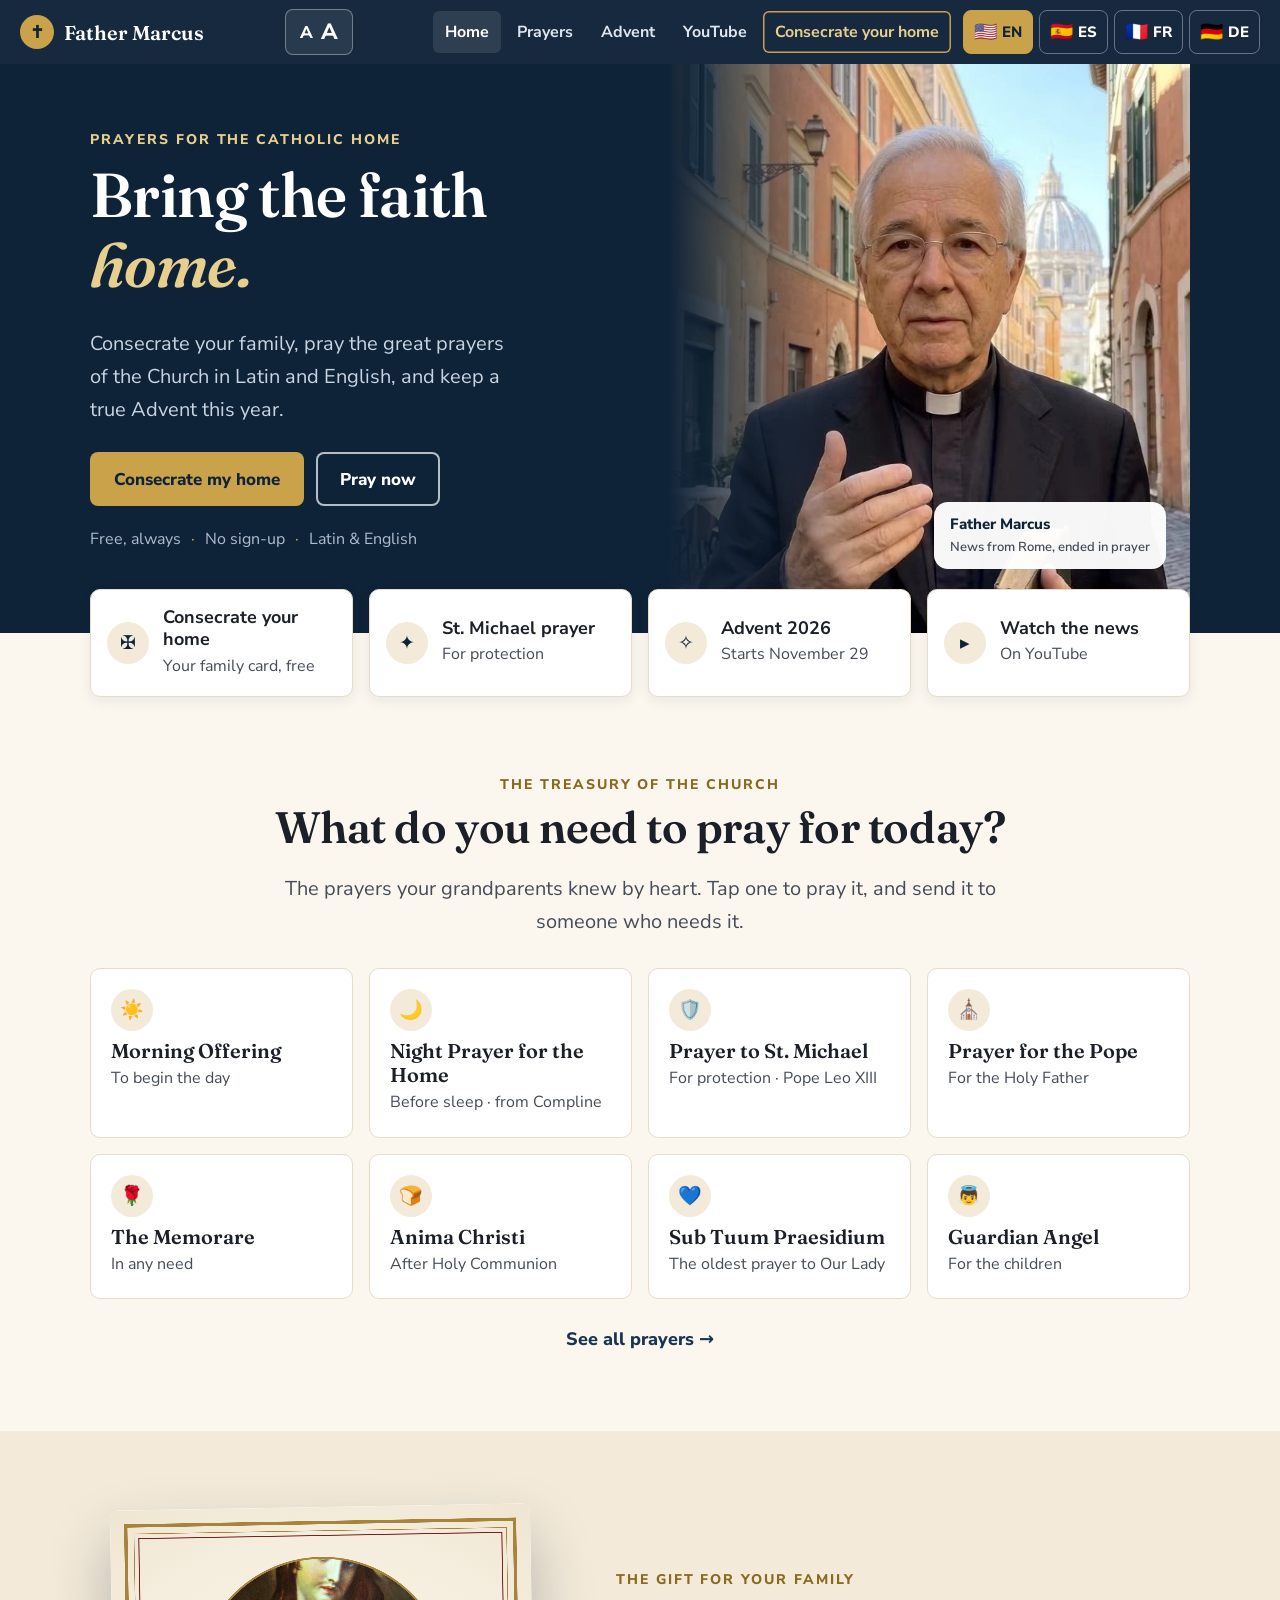
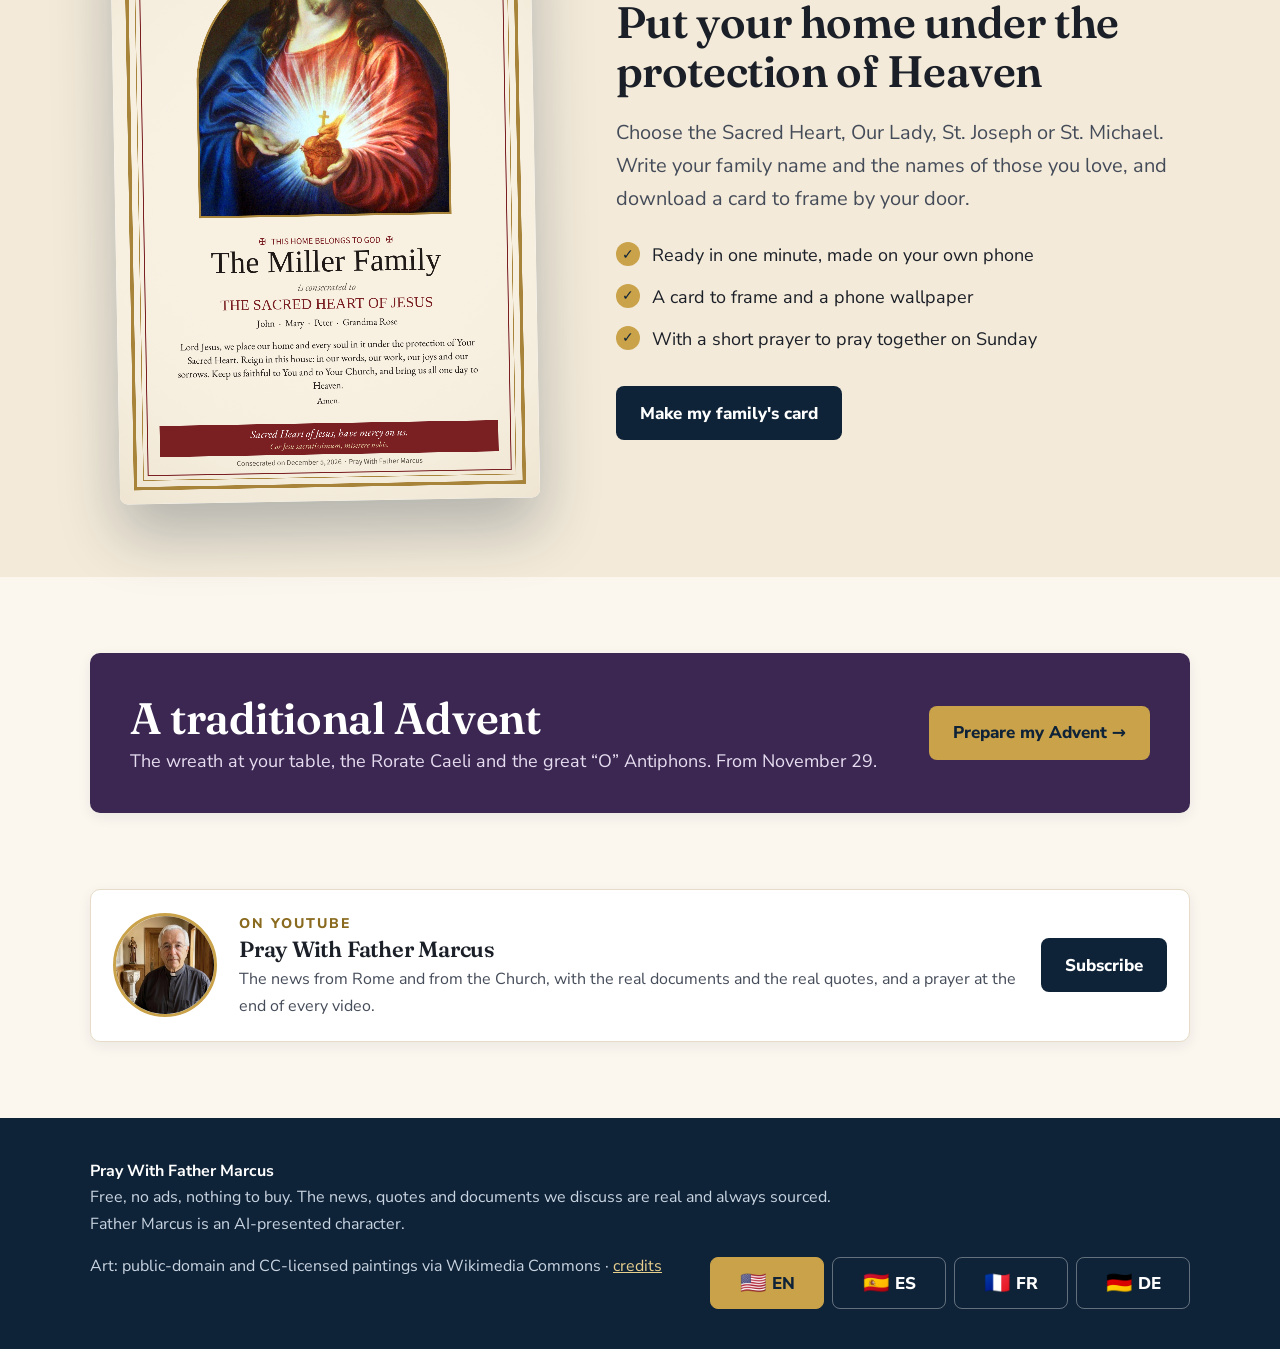
==== commit 32fc9c81: "Add Spanish, French and German versions" ====
--- a/index.html
+++ b/index.html
@@ -2,80 +2,80 @@
 <html lang="en">
 <head>
 <meta charset="utf-8"><meta name="viewport" content="width=device-width,initial-scale=1">
-<title>Father Marcus · Prayers for the Catholic home</title>
-<meta name="description" content="Consecrate your home, pray the great prayers of the Church, and keep a traditional Advent with Father Marcus. Free, always.">
+<title data-i18n="ix.title">Father Marcus · Prayers for the Catholic home</title>
+<meta name="description" data-i18n-content="ix.desc" content="Consecrate your home, pray the great prayers of the Church, and keep a traditional Advent with Father Marcus. Free, always.">
 <meta property="og:title" content="Consecrate your home · Father Marcus"><meta property="og:image" content="https://fathermarcus.github.io/father_marcus_rome.jpg">
 <link rel="preconnect" href="https://fonts.googleapis.com"><link rel="preconnect" href="https://fonts.gstatic.com" crossorigin>
 <link href="https://fonts.googleapis.com/css2?family=Fraunces:ital,opsz,wght@0,9..144,500;0,9..144,600;1,9..144,500&family=Nunito+Sans:wght@400;600;700;800&family=EB+Garamond:ital,wght@0,400;1,400&family=IM+Fell+English+SC&family=Source+Sans+3:wght@400&display=swap" rel="stylesheet">
 <link rel="stylesheet" href="styles.css">
-<script src="site.js"></script><script src="prayers.js"></script><script src="card.js"></script>
+<script src="i18n.js"></script><script src="site.js"></script><script src="prayers.js"></script><script src="card.js"></script>
 </head>
 <body>
 <main>
   <section class="hero" style="padding:0"><div class="wrap grid">
     <div class="txt">
-      <div class="kicker">Prayers for the Catholic home</div>
-      <h1>Bring the faith <em>home.</em></h1>
-      <p>Consecrate your family, pray the great prayers of the Church in Latin and English, and keep a true Advent this year.</p>
+      <div class="kicker" data-i18n="ix.kicker">Prayers for the Catholic home</div>
+      <h1 data-i18n="ix.h1">Bring the faith <em>home.</em></h1>
+      <p data-i18n="ix.p">Consecrate your family, pray the great prayers of the Church in Latin and English, and keep a true Advent this year.</p>
       <div class="acts">
-        <a class="btn gold" href="consecrate.html">Consecrate my home</a>
-        <a class="btn line" href="prayers.html">Pray now</a>
+        <a class="btn gold" href="consecrate.html" data-i18n="ix.btn1">Consecrate my home</a>
+        <a class="btn line" href="prayers.html" data-i18n="ix.btn2">Pray now</a>
       </div>
-      <div class="trust"><span>Free, always</span><span>No sign-up</span><span>Latin &amp; English</span></div>
+      <div class="trust" data-i18n="ix.trust"><span>Free, always</span><span>No sign-up</span><span>Latin &amp; English</span></div>
     </div>
     <div class="pic">
-      <img src="father_marcus_rome.jpg" alt="Father Marcus in Rome, St. Peter's dome behind him">
-      <div class="badge">Father Marcus<small>News from Rome, ended in prayer</small></div>
+      <img data-fm-photo="hero" src="father_marcus_rome.jpg" alt="Father Marcus in Rome, St. Peter's dome behind him">
+      <div class="badge"><span data-fm="NAME">Father Marcus</span><small data-i18n="ix.badge">News from Rome, ended in prayer</small></div>
     </div>
   </div></section>
 
   <div class="wrap">
     <div class="tiles">
-      <a class="tile" href="consecrate.html"><div class="ico">✠</div><div><b>Consecrate your home</b><span>Your family card, free</span></div></a>
-      <a class="tile" href="prayers.html#michael"><div class="ico">✦</div><div><b>St. Michael prayer</b><span>For protection</span></div></a>
-      <a class="tile" href="advent.html"><div class="ico">✧</div><div><b>Advent 2026</b><span>Starts November 29</span></div></a>
-      <a class="tile" data-yt href="#" target="_blank" rel="noopener"><div class="ico">▸</div><div><b>Watch the news</b><span>On YouTube</span></div></a>
+      <a class="tile" href="consecrate.html"><div class="ico">✠</div><div><b data-i18n="ix.t1b">Consecrate your home</b><span data-i18n="ix.t1s">Your family card, free</span></div></a>
+      <a class="tile" href="prayers.html#michael"><div class="ico">✦</div><div><b data-i18n="ix.t2b">St. Michael prayer</b><span data-i18n="ix.t2s">For protection</span></div></a>
+      <a class="tile" href="advent.html"><div class="ico">✧</div><div><b data-i18n="ix.t3b">Advent 2026</b><span data-i18n="ix.t3s">Starts November 29</span></div></a>
+      <a class="tile" data-yt href="#" target="_blank" rel="noopener"><div class="ico">▸</div><div><b data-i18n="ix.t4b">Watch the news</b><span data-i18n="ix.t4s">On YouTube</span></div></a>
     </div>
   </div>
 
   <section><div class="wrap center">
-    <div class="kicker">The treasury of the Church</div>
-    <h2>What do you need to pray for today?</h2>
-    <p class="lead">The prayers your grandparents knew by heart. Tap one to pray it, and send it to someone who needs it.</p>
+    <div class="kicker" data-i18n="ix.k2">The treasury of the Church</div>
+    <h2 data-i18n="ix.h2">What do you need to pray for today?</h2>
+    <p class="lead" data-i18n="ix.lead2">The prayers your grandparents knew by heart. Tap one to pray it, and send it to someone who needs it.</p>
     <div class="pgrid" id="pgrid" style="text-align:left"></div>
-    <a class="more" href="prayers.html">See all prayers →</a>
+    <a class="more" href="prayers.html" data-i18n="ix.more">See all prayers →</a>
   </div></section>
 
   <section class="cream"><div class="wrap feature">
-    <div class="stack"><canvas id="sample" width="1240" height="1754" aria-label="Example consecration card"></canvas><div class="tag">🎁 Free gift</div></div>
+    <div class="stack"><canvas id="sample" width="1240" height="1754" aria-label="Example consecration card" data-i18n-aria="ix.sampleAria"></canvas><div class="tag" data-i18n="ix.tag">🎁 Free gift</div></div>
     <div>
-      <div class="kicker">The gift for your family</div>
-      <h2>Put your home under the protection of Heaven</h2>
-      <p class="lead">Choose the Sacred Heart, Our Lady, St. Joseph or St. Michael. Write your family name and the names of those you love, and download a card to frame by your door.</p>
+      <div class="kicker" data-i18n="ix.k3">The gift for your family</div>
+      <h2 data-i18n="ix.h3">Put your home under the protection of Heaven</h2>
+      <p class="lead" data-i18n="ix.lead3">Choose the Sacred Heart, Our Lady, St. Joseph or St. Michael. Write your family name and the names of those you love, and download a card to frame by your door.</p>
       <ul class="checks">
-        <li>Ready in one minute, made on your own phone</li>
-        <li>A card to frame and a phone wallpaper</li>
-        <li>With a short prayer to pray together on Sunday</li>
+        <li data-i18n="ix.c1">Ready in one minute, made on your own phone</li>
+        <li data-i18n="ix.c2">A card to frame and a phone wallpaper</li>
+        <li data-i18n="ix.c3">With a short prayer to pray together on Sunday</li>
       </ul>
-      <a class="btn navy" href="consecrate.html">Make my family's card</a>
+      <a class="btn navy" href="consecrate.html" data-i18n="ix.btn3">Make my family's card</a>
     </div>
   </div></section>
 
   <section><div class="wrap">
     <div class="band">
-      <div><h2>A traditional Advent</h2><p>The wreath at your table, the Rorate Caeli and the great “O” Antiphons. From November 29.</p></div>
-      <a class="btn gold" href="advent.html">Prepare my Advent →</a>
+      <div><h2 data-i18n="ix.h4">A traditional Advent</h2><p data-i18n="ix.p4">The wreath at your table, the Rorate Caeli and the great “O” Antiphons. From November 29.</p></div>
+      <a class="btn gold" href="advent.html" data-i18n="ix.btn4">Prepare my Advent →</a>
     </div>
   </div></section>
 
   <section style="padding-top:0"><div class="wrap">
     <div class="chan">
-      <img src="father_marcus.jpg" alt="Father Marcus">
-      <div><div class="kicker">On YouTube</div><h3 style="margin:.1em 0 .2em">Pray With Father Marcus</h3><p class="note" style="font-size:16px;margin:0">The news from Rome and from the Church, with the real documents and the real quotes, and a prayer at the end of every video.</p></div>
+      <img data-fm-photo="chan" src="father_marcus.jpg" alt="Father Marcus">
+      <div><div class="kicker" data-i18n="ix.k5">On YouTube</div><h3 style="margin:.1em 0 .2em" data-fm="CHANNEL">Pray With Father Marcus</h3><p class="note" style="font-size:16px;margin:0" data-i18n="ix.p5">The news from Rome and from the Church, with the real documents and the real quotes, and a prayer at the end of every video.</p></div>
       <div class="acts">
-        <a class="btn navy" data-yt href="#" target="_blank" rel="noopener">Subscribe</a>
+        <a class="btn navy" data-yt href="#" target="_blank" rel="noopener" data-i18n="ix.sub">Subscribe</a>
         <a class="btn wa" data-wa href="#" target="_blank" rel="noopener">WhatsApp</a>
-        <a class="btn gold" data-join href="#" target="_blank" rel="noopener">Become a member</a>
+        <a class="btn gold" data-join href="#" target="_blank" rel="noopener" data-i18n="ix.join">Become a member</a>
       </div>
     </div>
   </div></section>
@@ -83,7 +83,7 @@
 <script>
 document.getElementById("pgrid").innerHTML = PRAYERS.slice(0,8).map(p =>
   `<a class="pcard" href="prayers.html#${p.id}"><div class="ico">${p.e}</div><div><b>${p.t}</b><span>${p.w}</span></div></a>`).join("");
-FMCard.draw(document.getElementById("sample"), {pick:"heart", fam:"Miller", names:"John, Mary, Peter, Grandma Rose"});
+FMCard.draw(document.getElementById("sample"), FMCard.SAMPLE);
 </script>
 </body>
 </html>
--- a/styles.css
+++ b/styles.css
@@ -50,7 +50,7 @@
 .hero p{font-size:20px;color:#c9d4e1;max-width:36ch;margin:0}
 .hero .acts{display:flex;flex-wrap:wrap;gap:12px;margin:26px 0 20px}
 .trust{display:flex;flex-wrap:wrap;gap:0}
-.trust span{font-size:16px;color:#aebdcd} .trust span+span:before{content:'·';margin:0 10px 0 2px;color:var(--gold)}
+.trust span{font-size:16px;color:#aebdcd;white-space:nowrap} .trust span:not(:last-child):after{content:'·';margin:0 10px 0 10px;color:var(--gold)}
 .hero .pic{position:relative;min-height:420px}
 .hero .pic img{position:absolute;inset:0;width:100%;height:100%;object-fit:cover;object-position:55% 25%}
 .hero .pic:before{content:"";position:absolute;inset:0;z-index:1;background:linear-gradient(90deg,var(--navy) 0%,rgba(15,35,56,0) 38%)}
@@ -148,6 +148,24 @@
 .la{font-family:var(--p);font-style:italic;color:var(--red);font-size:21px}
 .en{font-family:var(--p);font-size:21px}
 .pill{display:inline-block;background:var(--gold);color:var(--navy);font-weight:800;font-size:12px;border-radius:999px;padding:3px 10px;margin-left:8px;vertical-align:middle}
+/* ===== languages ===== */
+html.i18n-wait main{visibility:hidden}
+.ptext,.two p{white-space:pre-line}
+.langs{display:flex;gap:6px;align-items:center}
+.langs.inmenu{order:10;margin-left:8px}
+header.top .wrap{max-width:1300px}
+nav .langs a.lng,.langs a.lng{display:inline-flex;align-items:center;justify-content:center;gap:5px;min-height:44px;padding:0 10px;border-radius:8px;border:1.5px solid rgba(255,255,255,.35);color:#fff;text-decoration:none;font-family:var(--b);font-weight:800;font-size:15px;line-height:1;white-space:nowrap;background:transparent}
+.langs a.lng .flag{font-size:1.25em;line-height:1}
+.langs a.lng:hover{background:rgba(255,255,255,.12)}
+nav .langs a.lng.on,.langs a.lng.on{background:var(--gold);border-color:var(--gold);color:var(--navy)}
+.langs.infoot{flex-basis:100%;display:grid;grid-template-columns:repeat(4,1fr);max-width:480px;margin-top:4px;gap:8px}
+.langs.infoot a.lng{min-height:52px;padding:0 6px;font-size:17px}
+/* consecration choices: the country's own protector first, large */
+.choice.feat{grid-column:1/-1;display:grid;grid-template-columns:34% 1fr;align-items:center;gap:16px;text-align:left;padding:8px 14px 8px 8px;font-size:19px}
+.choice.feat img{margin:0;aspect-ratio:4/5}
+.choice .cl{display:block;overflow-wrap:break-word}
+.cbadge{display:table;background:var(--gold);color:var(--navy);font-size:13px;font-weight:800;border-radius:999px;padding:4px 11px;margin:0 0 8px;letter-spacing:.02em}
+.chan.nophoto{grid-template-columns:1fr auto}
 /* ===== Phones and tablets (mobile first for older readers) ===== */
 .saveHint{display:none}
 @media (max-width:900px){
@@ -200,6 +218,26 @@
   .rorate{font-size:24px}
   footer .wrap{flex-direction:column}
 }
+/* between tablet and wide screens the menu (with the language buttons) folds into the "Menu" button, as on phones */
+@media (max-width:1180px) and (min-width:901px){
+  .burger{display:inline-flex}
+  nav{display:none;position:absolute;top:64px;left:auto;right:20px;width:380px;background:var(--navy);flex-direction:column;align-items:stretch;padding:6px 18px 18px;box-shadow:0 14px 30px rgba(0,0,0,.25);border-radius:0 0 10px 10px}
+  nav.open{display:flex}
+  nav a{font-size:19px;padding:14px 8px;border-radius:0;border-bottom:1px solid rgba(255,255,255,.14)}
+  nav a.cta{margin-top:12px;border-radius:8px;text-align:center;border-bottom:0}
+  .langs.inmenu{order:-1;display:grid;grid-template-columns:repeat(4,1fr);gap:8px;margin:8px 0 10px;padding-bottom:14px;border-bottom:1px solid rgba(255,255,255,.14)}
+  .langs.inmenu:before{content:attr(aria-label);grid-column:1/-1;color:#aebdcd;font-size:16px;font-weight:700}
+  nav .langs a.lng{flex-direction:column;gap:4px;min-height:60px;padding:6px 4px;font-size:17px;border-bottom:1.5px solid rgba(255,255,255,.35);border-radius:10px}
+  nav .langs a.lng .flag{font-size:24px}
+}
+@media (max-width:900px){
+  .langs.inmenu{order:-1;display:grid;grid-template-columns:repeat(4,1fr);gap:8px;margin:8px 0 10px;padding-bottom:14px;border-bottom:1px solid rgba(255,255,255,.14)}
+  .langs.inmenu:before{content:attr(aria-label);grid-column:1/-1;color:#aebdcd;font-size:16px;font-weight:700}
+  nav .langs a.lng{flex-direction:column;gap:4px;min-height:64px;padding:6px 4px;font-size:18px;border-bottom:1.5px solid rgba(255,255,255,.35);border-radius:10px}
+  nav .langs a.lng .flag{font-size:26px}
+  .chan.nophoto{grid-template-columns:1fr}
+  .choice.feat{font-size:18px}
+}
 @media (max-width:600px){
   .tiles,.pgrid,.howto{grid-template-columns:1fr}
   .tiles{gap:12px}
